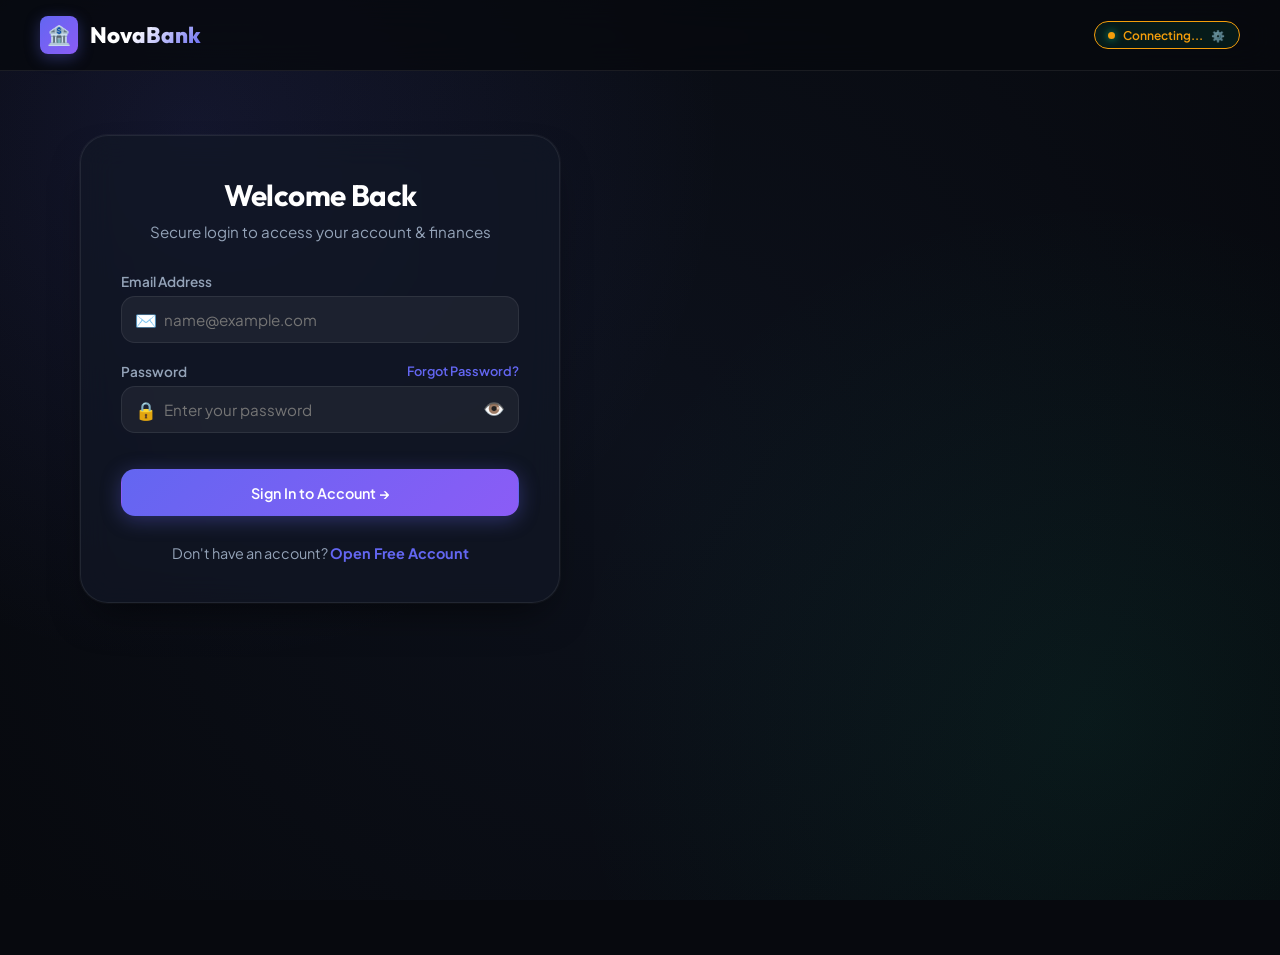
==== client/index.html @ f95b1a6f "Add modern banking frontend dashboard and enable backend CORS" ====
<!DOCTYPE html>
<html lang="en">
<head>
  <meta charset="UTF-8">
  <meta name="viewport" content="width=device-width, initial-scale=1.0">
  <title>NovaBank - Next-Gen Banking System</title>
  <meta name="description" content="Secure, fast, and modern digital banking system with instant money transfers, real-time passbook, and titanium debit card.">
  <link rel="stylesheet" href="css/style.css">
  <link rel="icon" href="data:image/svg+xml,<svg xmlns=%22http://www.w3.org/2000/svg%22 viewBox=%220%22><text y=%2226%22 font-size=%2226%22>🏦</text></svg>">
</head>
<body>

  <!-- ================= HEADER & NAVBAR ================= -->
  <header class="navbar">
    <div class="brand">
      <div class="brand-icon">🏦</div>
      <span>NovaBank</span>
    </div>

    <div class="nav-center">
      <div class="api-badge" id="api-status-badge" onclick="openApiSwitcher()" title="Click to change API Backend URL">
        <span class="status-dot"></span>
        <span id="api-status-label">Live Render API</span>
        <span style="font-size: 0.7rem; opacity: 0.7;">⚙️</span>
      </div>
    </div>

    <div class="nav-actions" id="nav-user-area" style="display: none;">
      <div style="text-align: right; display: flex; flex-direction: column;">
        <span style="font-size: 0.85rem; font-weight: 700; color: var(--text-white);" id="user-email-display">user@novabank.com</span>
        <span style="font-size: 0.7rem; color: var(--emerald); font-weight: 600;">● Active User</span>
      </div>
      <button class="btn btn-danger btn-sm" onclick="handleLogout()" title="Logout of Account">
        <span>Logout</span> ➔
      </button>
    </div>
  </header>

  <!-- ================= MAIN VIEW WRAPPER ================= -->
  <main class="container">

    <!-- ================= VIEW 1: LOGIN ================= -->
    <section id="login-view" class="auth-wrapper" style="display: none;">
      <div class="auth-card">
        <div class="auth-header">
          <h2>Welcome Back</h2>
          <p>Secure login to access your account & finances</p>
        </div>

        <form id="login-form" onsubmit="handleLogin(event)">
          <div class="form-group">
            <label class="form-label" for="login-email">Email Address</label>
            <div class="form-input-wrapper">
              <span class="form-icon">✉️</span>
              <input type="email" id="login-email" class="form-input" placeholder="name@example.com" required autocomplete="email">
            </div>
          </div>

          <div class="form-group">
            <div style="display: flex; justify-content: space-between; align-items: center; margin-bottom: 0.4rem;">
              <label class="form-label" for="login-password" style="margin-bottom: 0;">Password</label>
              <a href="javascript:void(0)" onclick="openModal('forgot-modal')" style="font-size: 0.8rem; font-weight: 600;">Forgot Password?</a>
            </div>
            <div class="form-input-wrapper">
              <span class="form-icon">🔒</span>
              <input type="password" id="login-password" class="form-input" placeholder="Enter your password" required autocomplete="current-password">
              <button type="button" class="password-toggle" onclick="togglePassword('login-password', this)">👁️</button>
            </div>
          </div>

          <button type="submit" id="login-btn" class="btn btn-primary" style="width: 100%; margin-top: 1rem; padding: 0.85rem;">
            Sign In to Account →
          </button>
        </form>

        <div style="text-align: center; margin-top: 1.75rem; font-size: 0.9rem; color: var(--text-muted);">
          Don't have an account? <a href="#signup" style="font-weight: 700;">Open Free Account</a>
        </div>
      </div>
    </section>

    <!-- ================= VIEW 2: SIGNUP ================= -->
    <section id="signup-view" class="auth-wrapper" style="display: none;">
      <div class="auth-card" style="max-width: 540px;">
        <div class="auth-header">
          <h2>Open an Account</h2>
          <p>Instant savings account creation with OTP verification</p>
        </div>

        <form id="signup-form" onsubmit="handleSignup(event)">
          <div class="form-row">
            <div class="form-group">
              <label class="form-label" for="signup-firstname">First Name</label>
              <input type="text" id="signup-firstname" class="form-input no-icon" placeholder="Arnav" required>
            </div>
            <div class="form-group">
              <label class="form-label" for="signup-lastname">Last Name</label>
              <input type="text" id="signup-lastname" class="form-input no-icon" placeholder="Tyagi" required>
            </div>
          </div>

          <div class="form-group">
            <label class="form-label" for="signup-email">Email Address (Will receive OTP)</label>
            <div class="form-input-wrapper">
              <span class="form-icon">✉️</span>
              <input type="email" id="signup-email" class="form-input" placeholder="arnavtyagi96@gmail.com" required>
            </div>
          </div>

          <div class="form-group">
            <label class="form-label" for="signup-password">Password</label>
            <div class="form-input-wrapper">
              <span class="form-icon">🔒</span>
              <input type="password" id="signup-password" class="form-input" placeholder="At least 8 chars (1 Upper, 1 Special)" required pattern="^(?=.*[a-z])(?=.*[A-Z])(?=.*\d)(?=.*[@#$%^&*!]).{8,20}$">
              <button type="button" class="password-toggle" onclick="togglePassword('signup-password', this)">👁️</button>
            </div>
            <small style="font-size: 0.75rem; color: var(--text-dim); margin-top: 0.25rem; display: block;">
              Must include 1 uppercase, 1 lowercase, 1 digit, 1 special char.
            </small>
          </div>

          <div class="form-row">
            <div class="form-group">
              <label class="form-label" for="signup-phone">Phone Number</label>
              <input type="tel" id="signup-phone" class="form-input no-icon" placeholder="9876543210" required>
            </div>
            <div class="form-group">
              <label class="form-label" for="signup-dob">Date of Birth</label>
              <input type="date" id="signup-dob" class="form-input no-icon" required>
            </div>
          </div>

          <button type="submit" id="signup-btn" class="btn btn-primary" style="width: 100%; margin-top: 0.75rem; padding: 0.85rem;">
            Create Account & Send OTP →
          </button>
        </form>

        <div style="text-align: center; margin-top: 1.5rem; font-size: 0.9rem; color: var(--text-muted);">
          Already have an account? <a href="#login" style="font-weight: 700;">Sign In</a>
        </div>
      </div>
    </section>

    <!-- ================= VIEW 3: DASHBOARD ================= -->
    <section id="dashboard-view" style="display: none;">
      <div class="dashboard-grid">
        
        <!-- LEFT COLUMN: Virtual Card & Quick Actions -->
        <div>
          <!-- 3D Virtual Debit Card -->
          <div class="debit-card-wrapper">
            <div class="virtual-card">
              <div class="card-top">
                <div class="card-bank-name">NOVABANK TITANIUM</div>
                <div class="card-chip-contactless">
                  <div class="chip-graphic"></div>
                  <span style="font-size: 1.2rem; color: rgba(255,255,255,0.7);">📶</span>
                </div>
              </div>

              <div class="card-balance-section">
                <div class="card-balance-label">
                  <span>Available Balance</span>
                  <button type="button" id="balance-toggle-btn" class="btn-icon" style="padding: 0.15rem 0.35rem; font-size: 0.75rem; border: none; background: transparent;" onclick="toggleBalanceVisibility()">🙈</button>
                </div>
                <div class="card-balance-amount" id="card-balance-val">₹ 0.00</div>
              </div>

              <div class="card-bottom">
                <div>
                  <div class="card-number" id="card-account-number">
                    •••• •••• ••••
                  </div>
                  <div style="margin-top: 0.35rem; display: flex; align-items: center; gap: 0.5rem;">
                    <span class="card-holder" id="card-holder-name">CARDHOLDER</span>
                    <button class="copy-badge" onclick="copyAccountNumber()" title="Copy Account Number">📋 Copy</button>
                  </div>
                </div>

                <div style="text-align: right;">
                  <span class="card-status-badge" id="card-account-status">ACTIVE</span>
                  <div style="font-size: 0.65rem; color: var(--text-dim); margin-top: 0.25rem;" id="card-account-type">SAVINGS ACCOUNT</div>
                </div>
              </div>
            </div>
          </div>

          <!-- Quick Action Buttons -->
          <div class="quick-actions">
            <div class="action-card" onclick="openModal('transfer-modal')">
              <div class="action-icon icon-send">💸</div>
              <span class="action-label">Send Money</span>
            </div>

            <div class="action-card" onclick="openAdminDepositForMe()">
              <div class="action-icon icon-deposit">💳</div>
              <span class="action-label">Deposit Cash</span>
            </div>

            <div class="action-card" onclick="exportStatementCSV()">
              <div class="action-icon icon-statement">📥</div>
              <span class="action-label">Statement (CSV)</span>
            </div>

            <div class="action-card" onclick="openModal('admin-deposit-modal')">
              <div class="action-icon icon-admin">🛡️</div>
              <span class="action-label">Admin Portal</span>
            </div>
          </div>
        </div>

        <!-- RIGHT COLUMN: Passbook & Transactions -->
        <div>
          <div class="content-card">
            <div class="card-header-bar">
              <div>
                <h3 class="card-title"><span>📜</span> Account Statement & Passbook</h3>
                <p style="font-size: 0.8rem; color: var(--text-muted); margin-top: 0.2rem;">Real-time debits and credits ledger</p>
              </div>

              <div class="filter-tabs">
                <button class="filter-tab active" onclick="filterTransactions('ALL', this)">All</button>
                <button class="filter-tab" onclick="filterTransactions('SENT', this)">Sent</button>
                <button class="filter-tab" onclick="filterTransactions('RECEIVED', this)">Received</button>
              </div>
            </div>

            <!-- Search Bar -->
            <div style="margin-bottom: 1.25rem;">
              <input type="text" id="tx-search-input" class="form-input no-icon" placeholder="🔍 Search by Account Number..." oninput="renderTransactions()">
            </div>

            <!-- Scrollable Transaction List -->
            <div class="transaction-list" id="transaction-list">
              <!-- Dynamically Populated by dashboard.js -->
            </div>
          </div>
        </div>

      </div>
    </section>

  </main>

  <!-- ================= MODALS ================= -->

  <!-- MODAL 1: SIGNUP OTP -->
  <div class="modal-overlay" id="signup-otp-modal">
    <div class="modal-box">
      <div class="modal-header">
        <h3>Verify Email OTP</h3>
        <button class="close-btn" onclick="closeModal('signup-otp-modal')">×</button>
      </div>
      <p style="font-size: 0.85rem; color: var(--text-muted);">
        Enter 6-digit OTP sent to <strong id="signup-otp-email-label" style="color: var(--text-white);">email</strong>
      </p>

      <div class="otp-inputs">
        <input type="text" maxlength="1" id="signup-otp-1" class="otp-box">
        <input type="text" maxlength="1" id="signup-otp-2" class="otp-box">
        <input type="text" maxlength="1" id="signup-otp-3" class="otp-box">
        <input type="text" maxlength="1" id="signup-otp-4" class="otp-box">
        <input type="text" maxlength="1" id="signup-otp-5" class="otp-box">
        <input type="text" maxlength="1" id="signup-otp-6" class="otp-box">
      </div>

      <button type="button" id="verify-signup-otp-btn" class="btn btn-emerald" style="width: 100%; padding: 0.85rem;" onclick="handleVerifySignupOtp()">
        Verify & Activate Account
      </button>

      <div style="text-align: center; margin-top: 1rem; font-size: 0.85rem; color: var(--text-muted);">
        Didn't receive OTP? 
        <button type="button" id="resend-signup-otp-btn" class="btn-sm btn-secondary" onclick="handleResendSignupOtp()">
          Resend OTP <span id="signup-resend-timer"></span>
        </button>
      </div>
    </div>
  </div>

  <!-- MODAL 2: FORGOT PASSWORD REQUEST -->
  <div class="modal-overlay" id="forgot-modal">
    <div class="modal-box">
      <div class="modal-header">
        <h3>Reset Password</h3>
        <button class="close-btn" onclick="closeModal('forgot-modal')">×</button>
      </div>
      <p style="font-size: 0.85rem; color: var(--text-muted); margin-bottom: 1.25rem;">
        Enter your registered email to receive a password reset OTP.
      </p>
      <form onsubmit="handleForgotPasswordRequest(event)">
        <div class="form-group">
          <label class="form-label">Email Address</label>
          <input type="email" id="forgot-email" class="form-input no-icon" placeholder="name@example.com" required>
        </div>
        <button type="submit" id="forgot-submit-btn" class="btn btn-primary" style="width: 100%; padding: 0.85rem;">
          Send Reset OTP
        </button>
      </form>
    </div>
  </div>

  <!-- MODAL 3: VERIFY FORGOT OTP -->
  <div class="modal-overlay" id="forgot-otp-modal">
    <div class="modal-box">
      <div class="modal-header">
        <h3>Verify Reset OTP</h3>
        <button class="close-btn" onclick="closeModal('forgot-otp-modal')">×</button>
      </div>
      <p style="font-size: 0.85rem; color: var(--text-muted);">
        Enter 6-digit OTP sent to <strong id="forgot-otp-email-label" style="color: var(--text-white);">email</strong>
      </p>
      <div class="otp-inputs">
        <input type="text" maxlength="1" id="forgot-otp-1" class="otp-box">
        <input type="text" maxlength="1" id="forgot-otp-2" class="otp-box">
        <input type="text" maxlength="1" id="forgot-otp-3" class="otp-box">
        <input type="text" maxlength="1" id="forgot-otp-4" class="otp-box">
        <input type="text" maxlength="1" id="forgot-otp-5" class="otp-box">
        <input type="text" maxlength="1" id="forgot-otp-6" class="otp-box">
      </div>
      <button type="button" id="verify-forgot-otp-btn" class="btn btn-primary" style="width: 100%; padding: 0.85rem;" onclick="handleVerifyForgotOtp()">
        Verify OTP
      </button>
    </div>
  </div>

  <!-- MODAL 4: RESET PASSWORD -->
  <div class="modal-overlay" id="reset-password-modal">
    <div class="modal-box">
      <div class="modal-header">
        <h3>Set New Password</h3>
        <button class="close-btn" onclick="closeModal('reset-password-modal')">×</button>
      </div>
      <form onsubmit="handleResetPassword(event)">
        <div class="form-group">
          <label class="form-label">New Password</label>
          <input type="password" id="reset-new-password" class="form-input no-icon" placeholder="Enter new strong password" required pattern="^(?=.*[a-z])(?=.*[A-Z])(?=.*\d)(?=.*[@#$%^&*!]).{8,20}$">
        </div>
        <div class="form-group">
          <label class="form-label">Confirm New Password</label>
          <input type="password" id="reset-confirm-password" class="form-input no-icon" placeholder="Re-enter new password" required>
        </div>
        <button type="submit" id="reset-submit-btn" class="btn btn-emerald" style="width: 100%; padding: 0.85rem;">
          Update Password
        </button>
      </form>
    </div>
  </div>

  <!-- MODAL 5: TRANSFER MONEY -->
  <div class="modal-overlay" id="transfer-modal">
    <div class="modal-box">
      <div class="modal-header">
        <h3>Send Money (Instant Transfer)</h3>
        <button class="close-btn" onclick="closeModal('transfer-modal')">×</button>
      </div>

      <form id="transfer-form" onsubmit="handleTransferSubmit(event)">
        <div class="form-group">
          <label class="form-label">Recipient Account Number</label>
          <div class="form-input-wrapper">
            <span class="form-icon">💳</span>
            <input type="text" id="transfer-account" class="form-input" placeholder="e.g. ACC9837192834" required>
          </div>
        </div>

        <div class="form-group">
          <label class="form-label">Amount (₹ INR)</label>
          <div class="form-input-wrapper">
            <span class="form-icon">₹</span>
            <input type="number" id="transfer-amount" class="form-input" placeholder="500.00" min="1" step="0.01" required>
          </div>

          <!-- Quick Amount Chips -->
          <div class="amount-chips">
            <button type="button" class="chip-btn" onclick="setTransferChipAmount(500)">+₹500</button>
            <button type="button" class="chip-btn" onclick="setTransferChipAmount(1000)">+₹1,000</button>
            <button type="button" class="chip-btn" onclick="setTransferChipAmount(5000)">+₹5,000</button>
            <button type="button" class="chip-btn" onclick="setTransferChipAmount(10000)">+₹10,000</button>
          </div>
        </div>

        <button type="submit" id="transfer-submit-btn" class="btn btn-primary" style="width: 100%; margin-top: 1.5rem; padding: 0.85rem;">
          Confirm & Transfer Money
        </button>
      </form>
    </div>
  </div>

  <!-- MODAL 6: ADMIN DEPOSIT -->
  <div class="modal-overlay" id="admin-deposit-modal">
    <div class="modal-box">
      <div class="modal-header">
        <h3>🛡️ Deposit Funds</h3>
        <button class="close-btn" onclick="closeModal('admin-deposit-modal')">×</button>
      </div>
      <p style="font-size: 0.85rem; color: var(--text-muted); margin-bottom: 1.25rem;">
        Deposit cash directly into any bank account number.
      </p>

      <form id="admin-deposit-form" onsubmit="handleAdminDepositSubmit(event)">
        <div class="form-group">
          <label class="form-label">Target Account Number</label>
          <div class="form-input-wrapper">
            <span class="form-icon">💳</span>
            <input type="text" id="admin-deposit-account" class="form-input" placeholder="ACC123456789" required>
          </div>
        </div>

        <div class="form-group">
          <label class="form-label">Deposit Amount (₹ INR)</label>
          <div class="form-input-wrapper">
            <span class="form-icon">₹</span>
            <input type="number" id="admin-deposit-amount" class="form-input" placeholder="5000.00" min="1" step="0.01" required>
          </div>
        </div>

        <button type="submit" id="admin-deposit-submit-btn" class="btn btn-emerald" style="width: 100%; margin-top: 1.5rem; padding: 0.85rem;">
          Confirm Deposit
        </button>
      </form>
    </div>
  </div>

  <!-- MODAL 7: API SETTINGS SWITCHER -->
  <div class="modal-overlay" id="api-settings-modal">
    <div class="modal-box">
      <div class="modal-header">
        <h3>⚙️ API Server Configuration</h3>
        <button class="close-btn" onclick="closeModal('api-settings-modal')">×</button>
      </div>
      <p style="font-size: 0.85rem; color: var(--text-muted); margin-bottom: 1rem;">
        Switch between Live Render cloud backend or Localhost backend.
      </p>

      <div class="form-group">
        <label class="form-label">API Base URL</label>
        <input type="url" id="api-url-input" class="form-input no-icon" placeholder="https://banking-system-8kev.onrender.com">
      </div>

      <div style="display: flex; gap: 0.5rem; margin-bottom: 1.5rem;">
        <button type="button" class="chip-btn" onclick="setQuickApiUrl('RENDER')">🌐 Live Render URL</button>
        <button type="button" class="chip-btn" onclick="setQuickApiUrl('LOCAL')">💻 Localhost:8080</button>
      </div>

      <button type="button" class="btn btn-primary" style="width: 100%; padding: 0.8rem;" onclick="saveApiBaseUrl()">
        Save & Connect
      </button>
    </div>
  </div>

  <!-- ================= SCRIPTS ================= -->
  <script src="js/api.js"></script>
  <script src="js/auth.js"></script>
  <script src="js/dashboard.js"></script>
  <script src="js/admin.js"></script>
  <script src="js/app.js"></script>

</body>
</html>
---- client/css/style.css ----
/* ==========================================================================
   NOVA BANK - MODERN LUXURY BANKING DESIGN SYSTEM
   ========================================================================== */

@import url('https://fonts.googleapis.com/css2?family=Outfit:wght@400;500;600;700;800&family=Plus+Jakarta+Sans:wght@400;500;600;700&display=swap');

:root {
  /* Color Palette */
  --bg-dark: #07090E;
  --bg-surface: #0E131F;
  --bg-card: rgba(18, 24, 38, 0.7);
  --bg-card-hover: rgba(26, 35, 54, 0.85);
  --bg-glass: rgba(255, 255, 255, 0.03);
  --bg-glass-input: rgba(255, 255, 255, 0.05);

  /* Primary Brand Accents */
  --primary: #6366F1;
  --primary-glow: rgba(99, 102, 241, 0.35);
  --primary-gradient: linear-gradient(135deg, #6366F1 0%, #8B5CF6 100%);
  
  /* Financial Action Colors */
  --emerald: #10B981;
  --emerald-glow: rgba(16, 185, 129, 0.25);
  --emerald-gradient: linear-gradient(135deg, #10B981 0%, #059669 100%);
  
  --rose: #F43F5E;
  --rose-glow: rgba(244, 63, 94, 0.25);
  --rose-gradient: linear-gradient(135deg, #F43F5E 0%, #E11D48 100%);

  --amber: #F59E0B;
  --amber-glow: rgba(245, 158, 11, 0.25);

  /* Borders & Dividers */
  --border-subtle: rgba(255, 255, 255, 0.08);
  --border-focus: rgba(99, 102, 241, 0.6);
  --border-emerald: rgba(16, 185, 129, 0.4);

  /* Text Colors */
  --text-main: #F8FAFC;
  --text-muted: #94A3B8;
  --text-dim: #64748B;
  --text-white: #FFFFFF;

  /* Typography */
  --font-heading: 'Outfit', sans-serif;
  --font-body: 'Plus Jakarta Sans', sans-serif;

  /* Shadows & Glassmorphism */
  --shadow-card: 0 20px 40px -15px rgba(0, 0, 0, 0.6), 0 0 1px 1px rgba(255, 255, 255, 0.05);
  --shadow-glow: 0 0 30px var(--primary-glow);
  --blur-card: blur(16px);
  --radius-sm: 8px;
  --radius-md: 14px;
  --radius-lg: 20px;
  --radius-xl: 28px;
}

/* ---------------- Reset & Base ---------------- */
* {
  margin: 0;
  padding: 0;
  box-sizing: border-box;
}

html {
  font-size: 16px;
  scroll-behavior: smooth;
}

body {
  font-family: var(--font-body);
  background-color: var(--bg-dark);
  color: var(--text-main);
  min-height: 100vh;
  overflow-x: hidden;
  background-image: 
    radial-gradient(circle at 15% 15%, rgba(99, 102, 241, 0.12) 0%, transparent 40%),
    radial-gradient(circle at 85% 80%, rgba(16, 185, 129, 0.08) 0%, transparent 40%),
    radial-gradient(circle at 50% 50%, rgba(14, 19, 31, 0.8) 0%, transparent 100%);
  background-attachment: fixed;
}

/* ---------------- Typography ---------------- */
h1, h2, h3, h4, h5, h6 {
  font-family: var(--font-heading);
  font-weight: 700;
  letter-spacing: -0.02em;
}

a {
  color: var(--primary);
  text-decoration: none;
  transition: all 0.2s ease;
}

a:hover {
  text-shadow: 0 0 8px var(--primary-glow);
}

/* ---------------- Header & Navbar ---------------- */
.navbar {
  position: sticky;
  top: 0;
  z-index: 100;
  display: flex;
  justify-content: space-between;
  align-items: center;
  padding: 1rem 2.5rem;
  background: rgba(7, 9, 14, 0.8);
  backdrop-filter: var(--blur-card);
  border-bottom: 1px solid var(--border-subtle);
}

.brand {
  display: flex;
  align-items: center;
  gap: 0.75rem;
  font-family: var(--font-heading);
  font-size: 1.4rem;
  font-weight: 800;
  color: var(--text-white);
}

.brand-icon {
  width: 38px;
  height: 38px;
  background: var(--primary-gradient);
  border-radius: var(--radius-sm);
  display: flex;
  align-items: center;
  justify-content: center;
  font-size: 1.2rem;
  box-shadow: 0 4px 15px var(--primary-glow);
}

.brand span {
  background: linear-gradient(135deg, #FFF 40%, var(--primary) 100%);
  -webkit-background-clip: text;
  -webkit-text-fill-color: transparent;
}

.nav-center {
  display: flex;
  align-items: center;
  gap: 0.5rem;
}

.api-badge {
  display: inline-flex;
  align-items: center;
  gap: 0.5rem;
  padding: 0.35rem 0.85rem;
  background: rgba(16, 185, 129, 0.1);
  border: 1px solid var(--border-emerald);
  border-radius: 9999px;
  font-size: 0.75rem;
  font-weight: 600;
  color: var(--emerald);
  cursor: pointer;
  transition: all 0.2s ease;
}

.api-badge:hover {
  background: rgba(16, 185, 129, 0.2);
}

.status-dot {
  width: 7px;
  height: 7px;
  background: var(--emerald);
  border-radius: 50%;
  box-shadow: 0 0 8px var(--emerald);
  animation: pulse-dot 2s infinite;
}

@keyframes pulse-dot {
  0%, 100% { opacity: 1; transform: scale(1); }
  50% { opacity: 0.4; transform: scale(0.8); }
}

.nav-actions {
  display: flex;
  align-items: center;
  gap: 1rem;
}

/* ---------------- Buttons ---------------- */
.btn {
  display: inline-flex;
  align-items: center;
  justify-content: center;
  gap: 0.5rem;
  padding: 0.65rem 1.35rem;
  font-family: var(--font-body);
  font-size: 0.9rem;
  font-weight: 600;
  border-radius: var(--radius-md);
  border: 1px solid transparent;
  cursor: pointer;
  transition: all 0.25s cubic-bezier(0.4, 0, 0.2, 1);
  text-decoration: none;
}

.btn-primary {
  background: var(--primary-gradient);
  color: var(--text-white);
  box-shadow: 0 4px 20px var(--primary-glow);
}

.btn-primary:hover {
  transform: translateY(-2px);
  box-shadow: 0 6px 25px rgba(99, 102, 241, 0.5);
}

.btn-emerald {
  background: var(--emerald-gradient);
  color: var(--text-white);
  box-shadow: 0 4px 20px var(--emerald-glow);
}

.btn-emerald:hover {
  transform: translateY(-2px);
  box-shadow: 0 6px 25px rgba(16, 185, 129, 0.5);
}

.btn-secondary {
  background: rgba(255, 255, 255, 0.05);
  border-color: var(--border-subtle);
  color: var(--text-main);
}

.btn-secondary:hover {
  background: rgba(255, 255, 255, 0.1);
  border-color: var(--border-focus);
}

.btn-danger {
  background: rgba(244, 63, 94, 0.1);
  border: 1px solid rgba(244, 63, 94, 0.3);
  color: var(--rose);
}

.btn-danger:hover {
  background: rgba(244, 63, 94, 0.2);
}

.btn-icon {
  padding: 0.6rem;
  border-radius: var(--radius-sm);
  background: var(--bg-glass-input);
  border: 1px solid var(--border-subtle);
  color: var(--text-muted);
}

.btn-icon:hover {
  color: var(--text-main);
  background: rgba(255, 255, 255, 0.1);
}

.btn-sm {
  padding: 0.4rem 0.85rem;
  font-size: 0.8rem;
  border-radius: var(--radius-sm);
}

/* ---------------- Main Layout Container ---------------- */
.container {
  max-width: 1200px;
  margin: 2rem auto;
  padding: 0 1.5rem;
}

/* ---------------- Auth Hero Container ---------------- */
.auth-wrapper {
  min-height: calc(100vh - 80px);
  display: flex;
  align-items: center;
  justify-content: center;
  padding: 2rem 1rem;
}

.auth-card {
  width: 100%;
  max-width: 480px;
  background: var(--bg-card);
  backdrop-filter: var(--blur-card);
  border: 1px solid var(--border-subtle);
  border-radius: var(--radius-xl);
  padding: 2.5rem;
  box-shadow: var(--shadow-card);
  animation: fadeIn 0.4s ease-out;
}

.auth-header {
  text-align: center;
  margin-bottom: 2rem;
}

.auth-header h2 {
  font-size: 1.85rem;
  margin-bottom: 0.5rem;
  color: var(--text-white);
}

.auth-header p {
  color: var(--text-muted);
  font-size: 0.95rem;
}

/* ---------------- Form Elements ---------------- */
.form-group {
  margin-bottom: 1.25rem;
}

.form-label {
  display: block;
  font-size: 0.85rem;
  font-weight: 600;
  margin-bottom: 0.4rem;
  color: var(--text-muted);
}

.form-input-wrapper {
  position: relative;
  display: flex;
  align-items: center;
}

.form-input {
  width: 100%;
  padding: 0.8rem 1rem;
  padding-left: 2.6rem;
  background: var(--bg-glass-input);
  border: 1px solid var(--border-subtle);
  border-radius: var(--radius-md);
  color: var(--text-white);
  font-family: var(--font-body);
  font-size: 0.95rem;
  transition: all 0.2s ease;
}

.form-input.no-icon {
  padding-left: 1rem;
}

.form-input:focus {
  outline: none;
  border-color: var(--primary);
  box-shadow: 0 0 15px var(--primary-glow);
  background: rgba(255, 255, 255, 0.08);
}

.form-icon {
  position: absolute;
  left: 0.9rem;
  color: var(--text-dim);
  font-size: 1.1rem;
  pointer-events: none;
}

.password-toggle {
  position: absolute;
  right: 0.9rem;
  background: none;
  border: none;
  color: var(--text-dim);
  cursor: pointer;
  font-size: 1.1rem;
}

.password-toggle:hover {
  color: var(--text-main);
}

.form-row {
  display: grid;
  grid-template-columns: 1fr 1fr;
  gap: 1rem;
}

/* ---------------- OTP Boxes ---------------- */
.otp-inputs {
  display: flex;
  justify-content: space-between;
  gap: 0.5rem;
  margin: 1.5rem 0;
}

.otp-box {
  width: 50px;
  height: 56px;
  text-align: center;
  font-family: var(--font-heading);
  font-size: 1.5rem;
  font-weight: 700;
  color: var(--text-white);
  background: var(--bg-glass-input);
  border: 1px solid var(--border-subtle);
  border-radius: var(--radius-md);
  transition: all 0.2s ease;
}

.otp-box:focus {
  outline: none;
  border-color: var(--emerald);
  box-shadow: 0 0 15px var(--emerald-glow);
  background: rgba(16, 185, 129, 0.08);
}

/* ---------------- Dashboard Layout ---------------- */
.dashboard-grid {
  display: grid;
  grid-template-columns: 1.1fr 1.9fr;
  gap: 2rem;
  margin-bottom: 2rem;
}

/* ---------------- 3D Virtual Debit Card ---------------- */
.debit-card-wrapper {
  perspective: 1000px;
  margin-bottom: 1.5rem;
}

.virtual-card {
  position: relative;
  width: 100%;
  aspect-ratio: 1.586;
  border-radius: var(--radius-xl);
  padding: 1.75rem;
  background: linear-gradient(135deg, #1E1B4B 0%, #0F172A 50%, #064E3B 100%);
  border: 1px solid rgba(255, 255, 255, 0.15);
  box-shadow: 0 25px 50px -12px rgba(0, 0, 0, 0.8), 0 0 30px rgba(99, 102, 241, 0.2);
  display: flex;
  flex-direction: column;
  justify-content: space-between;
  overflow: hidden;
  transition: transform 0.4s ease;
}

.virtual-card::before {
  content: '';
  position: absolute;
  top: -50%;
  right: -50%;
  width: 200%;
  height: 200%;
  background: radial-gradient(circle, rgba(255,255,255,0.06) 0%, transparent 60%);
  pointer-events: none;
}

.virtual-card:hover {
  transform: translateY(-4px) rotateX(2deg);
}

.card-top {
  display: flex;
  justify-content: space-between;
  align-items: center;
  z-index: 2;
}

.card-bank-name {
  font-family: var(--font-heading);
  font-size: 1.1rem;
  font-weight: 800;
  letter-spacing: 1px;
  color: var(--text-white);
}

.card-chip-contactless {
  display: flex;
  align-items: center;
  gap: 0.75rem;
}

.chip-graphic {
  width: 36px;
  height: 26px;
  background: linear-gradient(135deg, #FCD34D 0%, #D97706 100%);
  border-radius: 4px;
  border: 1px solid rgba(0, 0, 0, 0.2);
  position: relative;
}

.card-balance-section {
  z-index: 2;
}

.card-balance-label {
  font-size: 0.75rem;
  font-weight: 600;
  color: var(--text-muted);
  text-transform: uppercase;
  letter-spacing: 0.5px;
  margin-bottom: 0.2rem;
  display: flex;
  align-items: center;
  gap: 0.5rem;
}

.card-balance-amount {
  font-family: var(--font-heading);
  font-size: 2rem;
  font-weight: 800;
  color: var(--text-white);
  letter-spacing: -0.5px;
}

.card-bottom {
  display: flex;
  justify-content: space-between;
  align-items: flex-end;
  z-index: 2;
}

.card-number {
  font-family: var(--font-heading);
  font-size: 1.05rem;
  letter-spacing: 2px;
  color: var(--text-white);
  display: flex;
  align-items: center;
  gap: 0.5rem;
}

.copy-badge {
  background: rgba(255, 255, 255, 0.1);
  padding: 0.2rem 0.5rem;
  border-radius: 4px;
  font-size: 0.7rem;
  cursor: pointer;
  transition: all 0.2s ease;
}

.copy-badge:hover {
  background: var(--primary);
  color: var(--text-white);
}

.card-holder {
  font-size: 0.75rem;
  color: var(--text-muted);
  text-transform: uppercase;
}

.card-status-badge {
  display: inline-flex;
  align-items: center;
  gap: 0.35rem;
  padding: 0.2rem 0.6rem;
  background: rgba(16, 185, 129, 0.2);
  border: 1px solid var(--emerald);
  border-radius: 9999px;
  font-size: 0.7rem;
  font-weight: 700;
  color: var(--emerald);
}

/* ---------------- Quick Actions Grid ---------------- */
.quick-actions {
  display: grid;
  grid-template-columns: repeat(2, 1fr);
  gap: 0.75rem;
}

.action-card {
  background: var(--bg-card);
  border: 1px solid var(--border-subtle);
  border-radius: var(--radius-md);
  padding: 1rem;
  display: flex;
  flex-direction: column;
  align-items: center;
  justify-content: center;
  gap: 0.5rem;
  cursor: pointer;
  transition: all 0.2s ease;
  text-align: center;
}

.action-card:hover {
  background: var(--bg-card-hover);
  border-color: var(--primary);
  transform: translateY(-2px);
  box-shadow: 0 8px 20px var(--primary-glow);
}

.action-icon {
  width: 42px;
  height: 42px;
  border-radius: 50%;
  display: flex;
  align-items: center;
  justify-content: center;
  font-size: 1.2rem;
}

.icon-send { background: rgba(99, 102, 241, 0.15); color: var(--primary); }
.icon-deposit { background: rgba(16, 185, 129, 0.15); color: var(--emerald); }
.icon-statement { background: rgba(245, 158, 11, 0.15); color: var(--amber); }
.icon-admin { background: rgba(168, 85, 247, 0.15); color: #C084FC; }

.action-label {
  font-size: 0.85rem;
  font-weight: 600;
  color: var(--text-main);
}

/* ---------------- Main Content Card ---------------- */
.content-card {
  background: var(--bg-card);
  backdrop-filter: var(--blur-card);
  border: 1px solid var(--border-subtle);
  border-radius: var(--radius-xl);
  padding: 1.75rem;
  box-shadow: var(--shadow-card);
}

.card-header-bar {
  display: flex;
  justify-content: space-between;
  align-items: center;
  margin-bottom: 1.5rem;
  padding-bottom: 1rem;
  border-bottom: 1px solid var(--border-subtle);
}

.card-title {
  font-size: 1.25rem;
  color: var(--text-white);
  display: flex;
  align-items: center;
  gap: 0.5rem;
}

.filter-tabs {
  display: flex;
  gap: 0.4rem;
  background: var(--bg-glass-input);
  padding: 0.25rem;
  border-radius: var(--radius-md);
  border: 1px solid var(--border-subtle);
}

.filter-tab {
  padding: 0.35rem 0.85rem;
  font-size: 0.8rem;
  font-weight: 600;
  border-radius: var(--radius-sm);
  border: none;
  background: transparent;
  color: var(--text-muted);
  cursor: pointer;
  transition: all 0.2s ease;
}

.filter-tab.active {
  background: var(--primary);
  color: var(--text-white);
  box-shadow: 0 2px 8px var(--primary-glow);
}

/* ---------------- Transactions List ---------------- */
.transaction-list {
  display: flex;
  flex-direction: column;
  gap: 0.75rem;
  max-height: 480px;
  overflow-y: auto;
  padding-right: 0.25rem;
}

.transaction-list::-webkit-scrollbar {
  width: 5px;
}

.transaction-list::-webkit-scrollbar-thumb {
  background: var(--border-subtle);
  border-radius: 10px;
}

.transaction-item {
  display: flex;
  justify-content: space-between;
  align-items: center;
  padding: 1rem 1.25rem;
  background: rgba(255, 255, 255, 0.02);
  border: 1px solid var(--border-subtle);
  border-radius: var(--radius-md);
  transition: all 0.2s ease;
}

.transaction-item:hover {
  background: rgba(255, 255, 255, 0.05);
  border-color: rgba(255, 255, 255, 0.12);
  transform: translateX(3px);
}

.tx-left {
  display: flex;
  align-items: center;
  gap: 1rem;
}

.tx-icon {
  width: 42px;
  height: 42px;
  border-radius: var(--radius-md);
  display: flex;
  align-items: center;
  justify-content: center;
  font-size: 1.1rem;
  flex-shrink: 0;
}

.tx-icon.send {
  background: rgba(244, 63, 94, 0.12);
  color: var(--rose);
  border: 1px solid rgba(244, 63, 94, 0.25);
}

.tx-icon.receive {
  background: rgba(16, 185, 129, 0.12);
  color: var(--emerald);
  border: 1px solid rgba(16, 185, 129, 0.25);
}

.tx-details h4 {
  font-size: 0.95rem;
  color: var(--text-white);
  margin-bottom: 0.2rem;
}

.tx-details p {
  font-size: 0.75rem;
  color: var(--text-dim);
}

.tx-right {
  text-align: right;
}

.tx-amount {
  font-family: var(--font-heading);
  font-size: 1.1rem;
  font-weight: 700;
  margin-bottom: 0.2rem;
}

.tx-amount.send {
  color: var(--rose);
}

.tx-amount.receive {
  color: var(--emerald);
}

.tx-badge {
  display: inline-block;
  font-size: 0.7rem;
  font-weight: 600;
  padding: 0.15rem 0.5rem;
  border-radius: 4px;
  background: rgba(16, 185, 129, 0.1);
  color: var(--emerald);
}

/* ---------------- Quick Amount Chips ---------------- */
.amount-chips {
  display: flex;
  gap: 0.5rem;
  margin-top: 0.5rem;
}

.chip-btn {
  padding: 0.35rem 0.75rem;
  background: var(--bg-glass-input);
  border: 1px solid var(--border-subtle);
  border-radius: var(--radius-sm);
  color: var(--text-muted);
  font-size: 0.8rem;
  font-weight: 600;
  cursor: pointer;
  transition: all 0.2s ease;
}

.chip-btn:hover {
  background: rgba(99, 102, 241, 0.15);
  border-color: var(--primary);
  color: var(--primary);
}

/* ---------------- Modals ---------------- */
.modal-overlay {
  position: fixed;
  inset: 0;
  background: rgba(0, 0, 0, 0.75);
  backdrop-filter: blur(8px);
  z-index: 1000;
  display: flex;
  align-items: center;
  justify-content: center;
  padding: 1.5rem;
  opacity: 0;
  visibility: hidden;
  transition: all 0.25s ease;
}

.modal-overlay.active {
  opacity: 1;
  visibility: visible;
}

.modal-box {
  background: var(--bg-surface);
  border: 1px solid var(--border-subtle);
  border-radius: var(--radius-xl);
  padding: 2rem;
  width: 100%;
  max-width: 460px;
  box-shadow: var(--shadow-card);
  transform: scale(0.95);
  transition: all 0.25s cubic-bezier(0.4, 0, 0.2, 1);
}

.modal-overlay.active .modal-box {
  transform: scale(1);
}

.modal-header {
  display: flex;
  justify-content: space-between;
  align-items: center;
  margin-bottom: 1.5rem;
}

.modal-header h3 {
  font-size: 1.35rem;
  color: var(--text-white);
}

.close-btn {
  background: none;
  border: none;
  color: var(--text-muted);
  font-size: 1.4rem;
  cursor: pointer;
}

.close-btn:hover {
  color: var(--text-white);
}

/* ---------------- Toast Notification System ---------------- */
.toast-container {
  position: fixed;
  bottom: 1.5rem;
  right: 1.5rem;
  z-index: 2000;
  display: flex;
  flex-direction: column;
  gap: 0.6rem;
  pointer-events: none;
}

.toast {
  pointer-events: auto;
  min-width: 300px;
  max-width: 420px;
  padding: 1rem 1.25rem;
  border-radius: var(--radius-md);
  background: var(--bg-surface);
  border: 1px solid var(--border-subtle);
  box-shadow: 0 10px 30px rgba(0, 0, 0, 0.5);
  display: flex;
  align-items: center;
  gap: 0.75rem;
  color: var(--text-white);
  font-size: 0.9rem;
  animation: slideIn 0.3s ease-out;
}

.toast.success { border-color: var(--emerald); background: rgba(16, 185, 129, 0.15); }
.toast.error { border-color: var(--rose); background: rgba(244, 63, 94, 0.15); }
.toast.warning { border-color: var(--amber); background: rgba(245, 158, 11, 0.15); }

@keyframes slideIn {
  from { transform: translateX(100%); opacity: 0; }
  to { transform: translateX(0); opacity: 1; }
}

@keyframes fadeIn {
  from { opacity: 0; transform: translateY(8px); }
  to { opacity: 1; transform: translateY(0); }
}

/* ---------------- Responsive Styles ---------------- */
@media (max-width: 900px) {
  .dashboard-grid {
    grid-template-columns: 1fr;
  }

  .navbar {
    padding: 1rem 1.25rem;
  }
}

@media (max-width: 600px) {
  .form-row {
    grid-template-columns: 1fr;
  }

  .quick-actions {
    grid-template-columns: 1fr 1fr;
  }

  .otp-box {
    width: 42px;
    height: 48px;
    font-size: 1.25rem;
  }
}
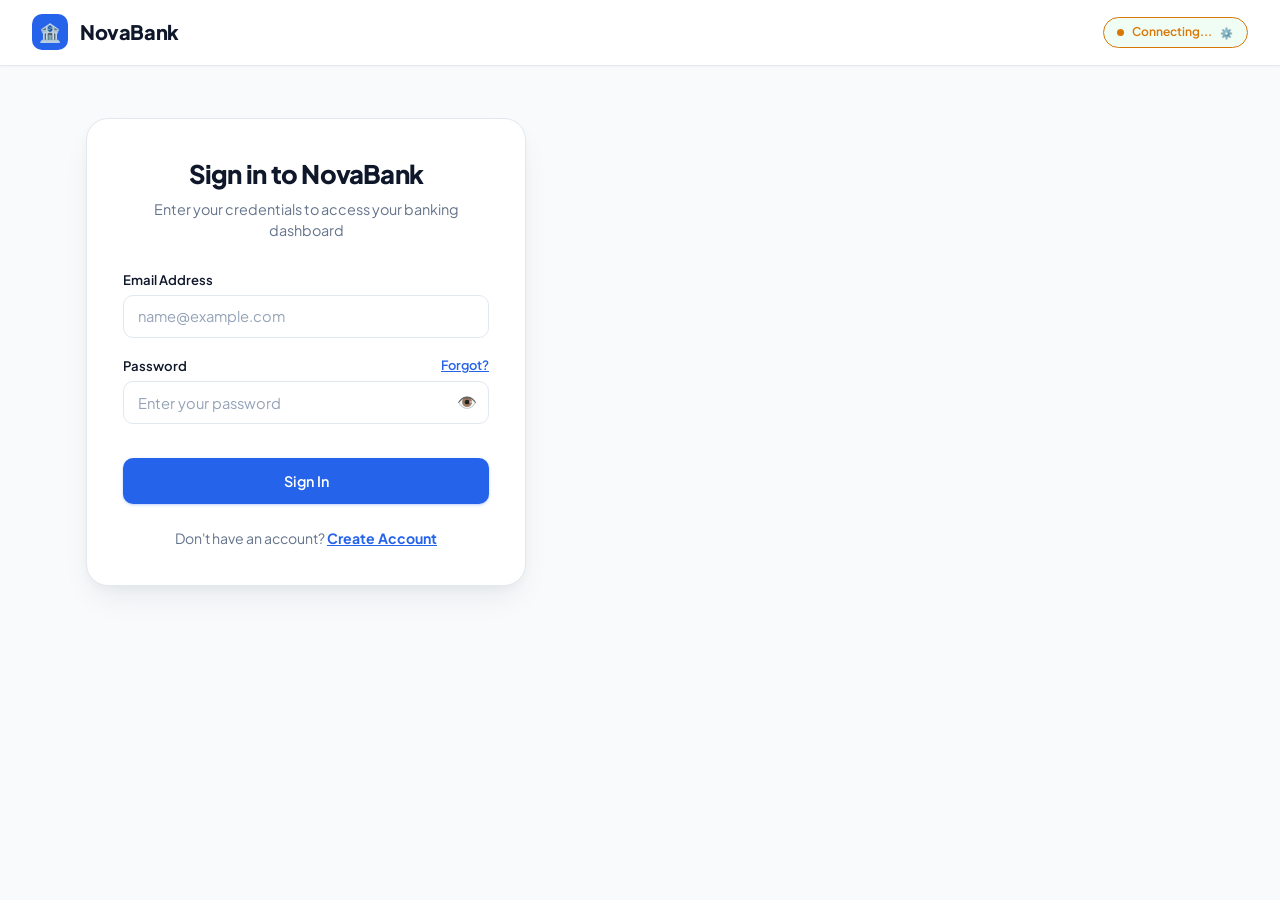
==== commit 1e3a0bcd: "Redesign frontend to clean, light, responsive fintech UI" ====
--- a/client/index.html
+++ b/client/index.html
@@ -3,241 +3,248 @@
 <head>
   <meta charset="UTF-8">
   <meta name="viewport" content="width=device-width, initial-scale=1.0">
-  <title>NovaBank - Next-Gen Banking System</title>
-  <meta name="description" content="Secure, fast, and modern digital banking system with instant money transfers, real-time passbook, and titanium debit card.">
+  <title>NovaBank - Digital Banking Platform</title>
+  <meta name="description" content="Clean, modern, and secure online banking system with instant money transfers, real-time ledger, and account management.">
   <link rel="stylesheet" href="css/style.css">
-  <link rel="icon" href="data:image/svg+xml,<svg xmlns=%22http://www.w3.org/2000/svg%22 viewBox=%220%22><text y=%2226%22 font-size=%2226%22>🏦</text></svg>">
+  <link rel="icon" href="data:image/svg+xml,<svg xmlns=%22http://www.w3.org/2000/svg%22 viewBox=%220%200%20100%20100%22><text y=%22.9em%22 font-size=%2290%22>🏦</text></svg>">
 </head>
 <body>
 
-  <!-- ================= HEADER & NAVBAR ================= -->
+  <!-- ================= TOP NAVIGATION BAR ================= -->
   <header class="navbar">
-    <div class="brand">
+    <a href="#dashboard" class="brand">
       <div class="brand-icon">🏦</div>
       <span>NovaBank</span>
-    </div>
-
-    <div class="nav-center">
-      <div class="api-badge" id="api-status-badge" onclick="openApiSwitcher()" title="Click to change API Backend URL">
-        <span class="status-dot"></span>
-        <span id="api-status-label">Live Render API</span>
-        <span style="font-size: 0.7rem; opacity: 0.7;">⚙️</span>
-      </div>
-    </div>
-
-    <div class="nav-actions" id="nav-user-area" style="display: none;">
-      <div style="text-align: right; display: flex; flex-direction: column;">
-        <span style="font-size: 0.85rem; font-weight: 700; color: var(--text-white);" id="user-email-display">user@novabank.com</span>
-        <span style="font-size: 0.7rem; color: var(--emerald); font-weight: 600;">● Active User</span>
-      </div>
-      <button class="btn btn-danger btn-sm" onclick="handleLogout()" title="Logout of Account">
-        <span>Logout</span> ➔
+    </a>
+
+    <div class="api-badge" id="api-status-badge" onclick="openApiSwitcher()" title="Click to view API settings">
+      <span class="status-dot"></span>
+      <span id="api-status-label">Live API Connected</span>
+      <span style="font-size: 0.65rem;">⚙️</span>
+    </div>
+
+    <div class="nav-user" id="nav-user-area" style="display: none;">
+      <div class="user-pill">
+        <div class="user-avatar" id="user-avatar-initial">U</div>
+        <span id="user-email-display">user@novabank.com</span>
+      </div>
+      <button class="btn btn-secondary btn-sm" onclick="handleLogout()" title="Log out">
+        Sign Out
       </button>
     </div>
   </header>
 
-  <!-- ================= MAIN VIEW WRAPPER ================= -->
+  <!-- ================= MAIN CONTAINER ================= -->
   <main class="container">
 
-    <!-- ================= VIEW 1: LOGIN ================= -->
+    <!-- ================= 1. LOGIN VIEW ================= -->
     <section id="login-view" class="auth-wrapper" style="display: none;">
       <div class="auth-card">
         <div class="auth-header">
-          <h2>Welcome Back</h2>
-          <p>Secure login to access your account & finances</p>
+          <h2>Sign in to NovaBank</h2>
+          <p>Enter your credentials to access your banking dashboard</p>
         </div>
 
         <form id="login-form" onsubmit="handleLogin(event)">
           <div class="form-group">
             <label class="form-label" for="login-email">Email Address</label>
+            <input type="email" id="login-email" class="form-input" placeholder="name@example.com" required autocomplete="email">
+          </div>
+
+          <div class="form-group">
+            <div style="display: flex; justify-content: space-between; align-items: center; margin-bottom: 0.35rem;">
+              <label class="form-label" for="login-password" style="margin-bottom: 0;">Password</label>
+              <a href="javascript:void(0)" onclick="openModal('forgot-modal')" style="font-size: 0.8rem; font-weight: 600; color: var(--primary);">Forgot?</a>
+            </div>
             <div class="form-input-wrapper">
-              <span class="form-icon">✉️</span>
-              <input type="email" id="login-email" class="form-input" placeholder="name@example.com" required autocomplete="email">
-            </div>
-          </div>
-
-          <div class="form-group">
-            <div style="display: flex; justify-content: space-between; align-items: center; margin-bottom: 0.4rem;">
-              <label class="form-label" for="login-password" style="margin-bottom: 0;">Password</label>
-              <a href="javascript:void(0)" onclick="openModal('forgot-modal')" style="font-size: 0.8rem; font-weight: 600;">Forgot Password?</a>
-            </div>
-            <div class="form-input-wrapper">
-              <span class="form-icon">🔒</span>
               <input type="password" id="login-password" class="form-input" placeholder="Enter your password" required autocomplete="current-password">
               <button type="button" class="password-toggle" onclick="togglePassword('login-password', this)">👁️</button>
             </div>
           </div>
 
-          <button type="submit" id="login-btn" class="btn btn-primary" style="width: 100%; margin-top: 1rem; padding: 0.85rem;">
-            Sign In to Account →
+          <button type="submit" id="login-btn" class="btn btn-primary" style="width: 100%; margin-top: 1rem; padding: 0.8rem;">
+            Sign In
           </button>
         </form>
 
-        <div style="text-align: center; margin-top: 1.75rem; font-size: 0.9rem; color: var(--text-muted);">
-          Don't have an account? <a href="#signup" style="font-weight: 700;">Open Free Account</a>
+        <div style="text-align: center; margin-top: 1.5rem; font-size: 0.88rem; color: var(--text-muted);">
+          Don't have an account? <a href="#signup" style="font-weight: 700; color: var(--primary);">Create Account</a>
         </div>
       </div>
     </section>
 
-    <!-- ================= VIEW 2: SIGNUP ================= -->
+    <!-- ================= 2. SIGNUP VIEW ================= -->
     <section id="signup-view" class="auth-wrapper" style="display: none;">
-      <div class="auth-card" style="max-width: 540px;">
+      <div class="auth-card wide">
         <div class="auth-header">
-          <h2>Open an Account</h2>
-          <p>Instant savings account creation with OTP verification</p>
+          <h2>Create a Bank Account</h2>
+          <p>Open a free savings account with verified email OTP</p>
         </div>
 
         <form id="signup-form" onsubmit="handleSignup(event)">
           <div class="form-row">
             <div class="form-group">
               <label class="form-label" for="signup-firstname">First Name</label>
-              <input type="text" id="signup-firstname" class="form-input no-icon" placeholder="Arnav" required>
+              <input type="text" id="signup-firstname" class="form-input" placeholder="Arnav" required>
             </div>
             <div class="form-group">
               <label class="form-label" for="signup-lastname">Last Name</label>
-              <input type="text" id="signup-lastname" class="form-input no-icon" placeholder="Tyagi" required>
+              <input type="text" id="signup-lastname" class="form-input" placeholder="Tyagi" required>
             </div>
           </div>
 
           <div class="form-group">
-            <label class="form-label" for="signup-email">Email Address (Will receive OTP)</label>
-            <div class="form-input-wrapper">
-              <span class="form-icon">✉️</span>
-              <input type="email" id="signup-email" class="form-input" placeholder="arnavtyagi96@gmail.com" required>
-            </div>
+            <label class="form-label" for="signup-email">Email (For OTP Verification)</label>
+            <input type="email" id="signup-email" class="form-input" placeholder="arnavtyagi96@gmail.com" required>
           </div>
 
           <div class="form-group">
             <label class="form-label" for="signup-password">Password</label>
             <div class="form-input-wrapper">
-              <span class="form-icon">🔒</span>
-              <input type="password" id="signup-password" class="form-input" placeholder="At least 8 chars (1 Upper, 1 Special)" required pattern="^(?=.*[a-z])(?=.*[A-Z])(?=.*\d)(?=.*[@#$%^&*!]).{8,20}$">
+              <input type="password" id="signup-password" class="form-input" placeholder="Min. 8 characters with 1 capital & special symbol" required pattern="^(?=.*[a-z])(?=.*[A-Z])(?=.*\d)(?=.*[@#$%^&*!]).{8,20}$">
               <button type="button" class="password-toggle" onclick="togglePassword('signup-password', this)">👁️</button>
             </div>
-            <small style="font-size: 0.75rem; color: var(--text-dim); margin-top: 0.25rem; display: block;">
-              Must include 1 uppercase, 1 lowercase, 1 digit, 1 special char.
-            </small>
           </div>
 
           <div class="form-row">
             <div class="form-group">
               <label class="form-label" for="signup-phone">Phone Number</label>
-              <input type="tel" id="signup-phone" class="form-input no-icon" placeholder="9876543210" required>
+              <input type="tel" id="signup-phone" class="form-input" placeholder="9876543210" required>
             </div>
             <div class="form-group">
               <label class="form-label" for="signup-dob">Date of Birth</label>
-              <input type="date" id="signup-dob" class="form-input no-icon" required>
-            </div>
-          </div>
-
-          <button type="submit" id="signup-btn" class="btn btn-primary" style="width: 100%; margin-top: 0.75rem; padding: 0.85rem;">
-            Create Account & Send OTP →
+              <input type="date" id="signup-dob" class="form-input" required>
+            </div>
+          </div>
+
+          <button type="submit" id="signup-btn" class="btn btn-primary" style="width: 100%; margin-top: 0.5rem; padding: 0.8rem;">
+            Continue & Send OTP →
           </button>
         </form>
 
-        <div style="text-align: center; margin-top: 1.5rem; font-size: 0.9rem; color: var(--text-muted);">
-          Already have an account? <a href="#login" style="font-weight: 700;">Sign In</a>
+        <div style="text-align: center; margin-top: 1.25rem; font-size: 0.88rem; color: var(--text-muted);">
+          Already registered? <a href="#login" style="font-weight: 700; color: var(--primary);">Sign In</a>
         </div>
       </div>
     </section>
 
-    <!-- ================= VIEW 3: DASHBOARD ================= -->
+    <!-- ================= 3. DASHBOARD VIEW ================= -->
     <section id="dashboard-view" style="display: none;">
-      <div class="dashboard-grid">
+      
+      <!-- Top Overview Stats -->
+      <div class="stats-banner">
+        <div class="stat-card">
+          <div class="stat-info">
+            <span>Available Balance</span>
+            <h3 id="stat-balance">₹ 0.00</h3>
+          </div>
+          <div class="stat-icon blue">💳</div>
+        </div>
+
+        <div class="stat-card">
+          <div class="stat-info">
+            <span>Total Received</span>
+            <h3 id="stat-received" style="color: var(--emerald);">₹ 0.00</h3>
+          </div>
+          <div class="stat-icon green">↙️</div>
+        </div>
+
+        <div class="stat-card">
+          <div class="stat-info">
+            <span>Total Sent</span>
+            <h3 id="stat-sent" style="color: var(--rose);">₹ 0.00</h3>
+          </div>
+          <div class="stat-icon purple">↗️</div>
+        </div>
+      </div>
+
+      <!-- Main Dashboard Grid -->
+      <div class="dashboard-main-grid">
         
-        <!-- LEFT COLUMN: Virtual Card & Quick Actions -->
-        <div>
-          <!-- 3D Virtual Debit Card -->
-          <div class="debit-card-wrapper">
-            <div class="virtual-card">
-              <div class="card-top">
-                <div class="card-bank-name">NOVABANK TITANIUM</div>
-                <div class="card-chip-contactless">
-                  <div class="chip-graphic"></div>
-                  <span style="font-size: 1.2rem; color: rgba(255,255,255,0.7);">📶</span>
+        <!-- LEFT: Debit Card & Actions -->
+        <div class="card-section">
+          <!-- Virtual Titanium Card -->
+          <div class="bank-card">
+            <div class="card-row-top">
+              <span class="card-logo">NOVABANK TITANIUM</span>
+              <div class="card-emv">
+                <div class="emv-chip"></div>
+                <span style="font-size: 1.1rem; opacity: 0.8;">📶</span>
+              </div>
+            </div>
+
+            <div class="card-balance-block">
+              <div class="card-balance-sub">
+                <span>Account Balance</span>
+                <button type="button" id="balance-toggle-btn" onclick="toggleBalanceVisibility()" style="background: none; border: none; cursor: pointer; color: white; opacity: 0.7;">🙈</button>
+              </div>
+              <div class="card-balance-num" id="card-balance-val">₹ 0.00</div>
+            </div>
+
+            <div class="card-row-bottom">
+              <div>
+                <div class="card-acc-num" id="card-account-number">•••• •••• ••••</div>
+                <div style="display: flex; align-items: center; gap: 0.5rem; margin-top: 0.35rem;">
+                  <span style="font-size: 0.75rem; opacity: 0.7; text-transform: uppercase;" id="card-holder-name">CARDHOLDER</span>
+                  <button class="copy-btn" onclick="copyAccountNumber()">Copy</button>
                 </div>
               </div>
-
-              <div class="card-balance-section">
-                <div class="card-balance-label">
-                  <span>Available Balance</span>
-                  <button type="button" id="balance-toggle-btn" class="btn-icon" style="padding: 0.15rem 0.35rem; font-size: 0.75rem; border: none; background: transparent;" onclick="toggleBalanceVisibility()">🙈</button>
-                </div>
-                <div class="card-balance-amount" id="card-balance-val">₹ 0.00</div>
-              </div>
-
-              <div class="card-bottom">
-                <div>
-                  <div class="card-number" id="card-account-number">
-                    •••• •••• ••••
-                  </div>
-                  <div style="margin-top: 0.35rem; display: flex; align-items: center; gap: 0.5rem;">
-                    <span class="card-holder" id="card-holder-name">CARDHOLDER</span>
-                    <button class="copy-badge" onclick="copyAccountNumber()" title="Copy Account Number">📋 Copy</button>
-                  </div>
-                </div>
-
-                <div style="text-align: right;">
-                  <span class="card-status-badge" id="card-account-status">ACTIVE</span>
-                  <div style="font-size: 0.65rem; color: var(--text-dim); margin-top: 0.25rem;" id="card-account-type">SAVINGS ACCOUNT</div>
-                </div>
-              </div>
+              <span class="card-type-tag" id="card-account-status">ACTIVE SAVINGS</span>
             </div>
           </div>
 
           <!-- Quick Action Buttons -->
-          <div class="quick-actions">
-            <div class="action-card" onclick="openModal('transfer-modal')">
-              <div class="action-icon icon-send">💸</div>
-              <span class="action-label">Send Money</span>
-            </div>
-
-            <div class="action-card" onclick="openAdminDepositForMe()">
-              <div class="action-icon icon-deposit">💳</div>
-              <span class="action-label">Deposit Cash</span>
-            </div>
-
-            <div class="action-card" onclick="exportStatementCSV()">
-              <div class="action-icon icon-statement">📥</div>
-              <span class="action-label">Statement (CSV)</span>
-            </div>
-
-            <div class="action-card" onclick="openModal('admin-deposit-modal')">
-              <div class="action-icon icon-admin">🛡️</div>
-              <span class="action-label">Admin Portal</span>
-            </div>
-          </div>
-        </div>
-
-        <!-- RIGHT COLUMN: Passbook & Transactions -->
-        <div>
-          <div class="content-card">
-            <div class="card-header-bar">
-              <div>
-                <h3 class="card-title"><span>📜</span> Account Statement & Passbook</h3>
-                <p style="font-size: 0.8rem; color: var(--text-muted); margin-top: 0.2rem;">Real-time debits and credits ledger</p>
-              </div>
-
-              <div class="filter-tabs">
-                <button class="filter-tab active" onclick="filterTransactions('ALL', this)">All</button>
-                <button class="filter-tab" onclick="filterTransactions('SENT', this)">Sent</button>
-                <button class="filter-tab" onclick="filterTransactions('RECEIVED', this)">Received</button>
-              </div>
-            </div>
-
-            <!-- Search Bar -->
-            <div style="margin-bottom: 1.25rem;">
-              <input type="text" id="tx-search-input" class="form-input no-icon" placeholder="🔍 Search by Account Number..." oninput="renderTransactions()">
-            </div>
-
-            <!-- Scrollable Transaction List -->
-            <div class="transaction-list" id="transaction-list">
-              <!-- Dynamically Populated by dashboard.js -->
-            </div>
-          </div>
-        </div>
-
-      </div>
+          <div class="quick-action-grid">
+            <div class="action-tile" onclick="openModal('transfer-modal')">
+              <div class="tile-icon">💸</div>
+              <span class="tile-label">Transfer</span>
+            </div>
+
+            <div class="action-tile" onclick="openAdminDepositForMe()">
+              <div class="tile-icon">💳</div>
+              <span class="tile-label">Deposit</span>
+            </div>
+
+            <div class="action-tile" onclick="exportStatementCSV()">
+              <div class="tile-icon">📄</div>
+              <span class="tile-label">Export CSV</span>
+            </div>
+
+            <div class="action-tile" onclick="openModal('admin-deposit-modal')">
+              <div class="tile-icon">🛡️</div>
+              <span class="tile-label">Admin Tool</span>
+            </div>
+          </div>
+        </div>
+
+        <!-- RIGHT: Transaction Ledger -->
+        <div class="content-box">
+          <div class="box-header">
+            <div>
+              <h3>Transaction History</h3>
+              <p style="font-size: 0.8rem; color: var(--text-muted);">Recent debits and credits statement</p>
+            </div>
+
+            <div class="filter-group">
+              <button class="filter-btn active" onclick="filterTransactions('ALL', this)">All</button>
+              <button class="filter-btn" onclick="filterTransactions('SENT', this)">Sent</button>
+              <button class="filter-btn" onclick="filterTransactions('RECEIVED', this)">Received</button>
+            </div>
+          </div>
+
+          <!-- Search Filter -->
+          <div style="margin-bottom: 1rem;">
+            <input type="text" id="tx-search-input" class="form-input" placeholder="🔍 Search transactions by account number..." oninput="renderTransactions()">
+          </div>
+
+          <!-- Transaction Rows -->
+          <div class="transaction-list" id="transaction-list">
+            <!-- Dynamically populated -->
+          </div>
+        </div>
+
+      </div>
+
     </section>
 
   </main>
@@ -251,26 +258,26 @@
         <h3>Verify Email OTP</h3>
         <button class="close-btn" onclick="closeModal('signup-otp-modal')">×</button>
       </div>
-      <p style="font-size: 0.85rem; color: var(--text-muted);">
-        Enter 6-digit OTP sent to <strong id="signup-otp-email-label" style="color: var(--text-white);">email</strong>
+      <p style="font-size: 0.88rem; color: var(--text-muted); margin-bottom: 1rem;">
+        Enter the 6-digit code sent to <strong id="signup-otp-email-label" style="color: var(--text-title);"></strong>
       </p>
 
       <div class="otp-inputs">
-        <input type="text" maxlength="1" id="signup-otp-1" class="otp-box">
-        <input type="text" maxlength="1" id="signup-otp-2" class="otp-box">
-        <input type="text" maxlength="1" id="signup-otp-3" class="otp-box">
-        <input type="text" maxlength="1" id="signup-otp-4" class="otp-box">
-        <input type="text" maxlength="1" id="signup-otp-5" class="otp-box">
-        <input type="text" maxlength="1" id="signup-otp-6" class="otp-box">
-      </div>
-
-      <button type="button" id="verify-signup-otp-btn" class="btn btn-emerald" style="width: 100%; padding: 0.85rem;" onclick="handleVerifySignupOtp()">
-        Verify & Activate Account
+        <input type="text" maxlength="1" id="signup-otp-1" class="otp-box" inputmode="numeric">
+        <input type="text" maxlength="1" id="signup-otp-2" class="otp-box" inputmode="numeric">
+        <input type="text" maxlength="1" id="signup-otp-3" class="otp-box" inputmode="numeric">
+        <input type="text" maxlength="1" id="signup-otp-4" class="otp-box" inputmode="numeric">
+        <input type="text" maxlength="1" id="signup-otp-5" class="otp-box" inputmode="numeric">
+        <input type="text" maxlength="1" id="signup-otp-6" class="otp-box" inputmode="numeric">
+      </div>
+
+      <button type="button" id="verify-signup-otp-btn" class="btn btn-emerald" style="width: 100%; padding: 0.8rem;" onclick="handleVerifySignupOtp()">
+        Verify & Open Account
       </button>
 
-      <div style="text-align: center; margin-top: 1rem; font-size: 0.85rem; color: var(--text-muted);">
-        Didn't receive OTP? 
-        <button type="button" id="resend-signup-otp-btn" class="btn-sm btn-secondary" onclick="handleResendSignupOtp()">
+      <div style="text-align: center; margin-top: 1rem; font-size: 0.82rem; color: var(--text-muted);">
+        Didn't receive code? 
+        <button type="button" id="resend-signup-otp-btn" class="btn btn-ghost btn-sm" onclick="handleResendSignupOtp()">
           Resend OTP <span id="signup-resend-timer"></span>
         </button>
       </div>
@@ -284,16 +291,13 @@
         <h3>Reset Password</h3>
         <button class="close-btn" onclick="closeModal('forgot-modal')">×</button>
       </div>
-      <p style="font-size: 0.85rem; color: var(--text-muted); margin-bottom: 1.25rem;">
-        Enter your registered email to receive a password reset OTP.
-      </p>
       <form onsubmit="handleForgotPasswordRequest(event)">
         <div class="form-group">
-          <label class="form-label">Email Address</label>
-          <input type="email" id="forgot-email" class="form-input no-icon" placeholder="name@example.com" required>
-        </div>
-        <button type="submit" id="forgot-submit-btn" class="btn btn-primary" style="width: 100%; padding: 0.85rem;">
-          Send Reset OTP
+          <label class="form-label">Registered Email</label>
+          <input type="email" id="forgot-email" class="form-input" placeholder="name@example.com" required>
+        </div>
+        <button type="submit" id="forgot-submit-btn" class="btn btn-primary" style="width: 100%; padding: 0.8rem;">
+          Send Reset Code
         </button>
       </form>
     </div>
@@ -303,22 +307,22 @@
   <div class="modal-overlay" id="forgot-otp-modal">
     <div class="modal-box">
       <div class="modal-header">
-        <h3>Verify Reset OTP</h3>
+        <h3>Enter Reset Code</h3>
         <button class="close-btn" onclick="closeModal('forgot-otp-modal')">×</button>
       </div>
-      <p style="font-size: 0.85rem; color: var(--text-muted);">
-        Enter 6-digit OTP sent to <strong id="forgot-otp-email-label" style="color: var(--text-white);">email</strong>
+      <p style="font-size: 0.88rem; color: var(--text-muted); margin-bottom: 1rem;">
+        Enter the OTP sent to <strong id="forgot-otp-email-label" style="color: var(--text-title);"></strong>
       </p>
       <div class="otp-inputs">
-        <input type="text" maxlength="1" id="forgot-otp-1" class="otp-box">
-        <input type="text" maxlength="1" id="forgot-otp-2" class="otp-box">
-        <input type="text" maxlength="1" id="forgot-otp-3" class="otp-box">
-        <input type="text" maxlength="1" id="forgot-otp-4" class="otp-box">
-        <input type="text" maxlength="1" id="forgot-otp-5" class="otp-box">
-        <input type="text" maxlength="1" id="forgot-otp-6" class="otp-box">
-      </div>
-      <button type="button" id="verify-forgot-otp-btn" class="btn btn-primary" style="width: 100%; padding: 0.85rem;" onclick="handleVerifyForgotOtp()">
-        Verify OTP
+        <input type="text" maxlength="1" id="forgot-otp-1" class="otp-box" inputmode="numeric">
+        <input type="text" maxlength="1" id="forgot-otp-2" class="otp-box" inputmode="numeric">
+        <input type="text" maxlength="1" id="forgot-otp-3" class="otp-box" inputmode="numeric">
+        <input type="text" maxlength="1" id="forgot-otp-4" class="otp-box" inputmode="numeric">
+        <input type="text" maxlength="1" id="forgot-otp-5" class="otp-box" inputmode="numeric">
+        <input type="text" maxlength="1" id="forgot-otp-6" class="otp-box" inputmode="numeric">
+      </div>
+      <button type="button" id="verify-forgot-otp-btn" class="btn btn-primary" style="width: 100%; padding: 0.8rem;" onclick="handleVerifyForgotOtp()">
+        Verify Code
       </button>
     </div>
   </div>
@@ -327,60 +331,52 @@
   <div class="modal-overlay" id="reset-password-modal">
     <div class="modal-box">
       <div class="modal-header">
-        <h3>Set New Password</h3>
+        <h3>New Password</h3>
         <button class="close-btn" onclick="closeModal('reset-password-modal')">×</button>
       </div>
       <form onsubmit="handleResetPassword(event)">
         <div class="form-group">
           <label class="form-label">New Password</label>
-          <input type="password" id="reset-new-password" class="form-input no-icon" placeholder="Enter new strong password" required pattern="^(?=.*[a-z])(?=.*[A-Z])(?=.*\d)(?=.*[@#$%^&*!]).{8,20}$">
+          <input type="password" id="reset-new-password" class="form-input" placeholder="Create strong password" required pattern="^(?=.*[a-z])(?=.*[A-Z])(?=.*\d)(?=.*[@#$%^&*!]).{8,20}$">
         </div>
         <div class="form-group">
           <label class="form-label">Confirm New Password</label>
-          <input type="password" id="reset-confirm-password" class="form-input no-icon" placeholder="Re-enter new password" required>
-        </div>
-        <button type="submit" id="reset-submit-btn" class="btn btn-emerald" style="width: 100%; padding: 0.85rem;">
+          <input type="password" id="reset-confirm-password" class="form-input" placeholder="Repeat new password" required>
+        </div>
+        <button type="submit" id="reset-submit-btn" class="btn btn-emerald" style="width: 100%; padding: 0.8rem;">
           Update Password
         </button>
       </form>
     </div>
   </div>
 
-  <!-- MODAL 5: TRANSFER MONEY -->
+  <!-- MODAL 5: MONEY TRANSFER -->
   <div class="modal-overlay" id="transfer-modal">
     <div class="modal-box">
       <div class="modal-header">
-        <h3>Send Money (Instant Transfer)</h3>
+        <h3>Send Money</h3>
         <button class="close-btn" onclick="closeModal('transfer-modal')">×</button>
       </div>
-
       <form id="transfer-form" onsubmit="handleTransferSubmit(event)">
         <div class="form-group">
           <label class="form-label">Recipient Account Number</label>
-          <div class="form-input-wrapper">
-            <span class="form-icon">💳</span>
-            <input type="text" id="transfer-account" class="form-input" placeholder="e.g. ACC9837192834" required>
-          </div>
+          <input type="text" id="transfer-account" class="form-input" placeholder="e.g. ACC123456789" required>
         </div>
 
         <div class="form-group">
           <label class="form-label">Amount (₹ INR)</label>
-          <div class="form-input-wrapper">
-            <span class="form-icon">₹</span>
-            <input type="number" id="transfer-amount" class="form-input" placeholder="500.00" min="1" step="0.01" required>
-          </div>
-
-          <!-- Quick Amount Chips -->
-          <div class="amount-chips">
-            <button type="button" class="chip-btn" onclick="setTransferChipAmount(500)">+₹500</button>
-            <button type="button" class="chip-btn" onclick="setTransferChipAmount(1000)">+₹1,000</button>
-            <button type="button" class="chip-btn" onclick="setTransferChipAmount(5000)">+₹5,000</button>
-            <button type="button" class="chip-btn" onclick="setTransferChipAmount(10000)">+₹10,000</button>
-          </div>
-        </div>
-
-        <button type="submit" id="transfer-submit-btn" class="btn btn-primary" style="width: 100%; margin-top: 1.5rem; padding: 0.85rem;">
-          Confirm & Transfer Money
+          <input type="number" id="transfer-amount" class="form-input" placeholder="500.00" min="1" step="0.01" required>
+          
+          <div class="chips-row">
+            <button type="button" class="chip" onclick="setTransferChipAmount(500)">+₹500</button>
+            <button type="button" class="chip" onclick="setTransferChipAmount(1000)">+₹1,000</button>
+            <button type="button" class="chip" onclick="setTransferChipAmount(5000)">+₹5,000</button>
+            <button type="button" class="chip" onclick="setTransferChipAmount(10000)">+₹10,000</button>
+          </div>
+        </div>
+
+        <button type="submit" id="transfer-submit-btn" class="btn btn-primary" style="width: 100%; margin-top: 1.25rem; padding: 0.8rem;">
+          Confirm & Send
         </button>
       </form>
     </div>
@@ -390,60 +386,44 @@
   <div class="modal-overlay" id="admin-deposit-modal">
     <div class="modal-box">
       <div class="modal-header">
-        <h3>🛡️ Deposit Funds</h3>
+        <h3>Deposit Funds</h3>
         <button class="close-btn" onclick="closeModal('admin-deposit-modal')">×</button>
       </div>
-      <p style="font-size: 0.85rem; color: var(--text-muted); margin-bottom: 1.25rem;">
-        Deposit cash directly into any bank account number.
-      </p>
-
       <form id="admin-deposit-form" onsubmit="handleAdminDepositSubmit(event)">
         <div class="form-group">
           <label class="form-label">Target Account Number</label>
-          <div class="form-input-wrapper">
-            <span class="form-icon">💳</span>
-            <input type="text" id="admin-deposit-account" class="form-input" placeholder="ACC123456789" required>
-          </div>
-        </div>
-
-        <div class="form-group">
-          <label class="form-label">Deposit Amount (₹ INR)</label>
-          <div class="form-input-wrapper">
-            <span class="form-icon">₹</span>
-            <input type="number" id="admin-deposit-amount" class="form-input" placeholder="5000.00" min="1" step="0.01" required>
-          </div>
-        </div>
-
-        <button type="submit" id="admin-deposit-submit-btn" class="btn btn-emerald" style="width: 100%; margin-top: 1.5rem; padding: 0.85rem;">
-          Confirm Deposit
+          <input type="text" id="admin-deposit-account" class="form-input" placeholder="ACC123456789" required>
+        </div>
+
+        <div class="form-group">
+          <label class="form-label">Amount (₹ INR)</label>
+          <input type="number" id="admin-deposit-amount" class="form-input" placeholder="5000.00" min="1" step="0.01" required>
+        </div>
+
+        <button type="submit" id="admin-deposit-submit-btn" class="btn btn-emerald" style="width: 100%; margin-top: 1.25rem; padding: 0.8rem;">
+          Deposit Cash
         </button>
       </form>
     </div>
   </div>
 
-  <!-- MODAL 7: API SETTINGS SWITCHER -->
+  <!-- MODAL 7: API SETTINGS -->
   <div class="modal-overlay" id="api-settings-modal">
     <div class="modal-box">
       <div class="modal-header">
-        <h3>⚙️ API Server Configuration</h3>
+        <h3>API Connection</h3>
         <button class="close-btn" onclick="closeModal('api-settings-modal')">×</button>
       </div>
-      <p style="font-size: 0.85rem; color: var(--text-muted); margin-bottom: 1rem;">
-        Switch between Live Render cloud backend or Localhost backend.
-      </p>
-
       <div class="form-group">
-        <label class="form-label">API Base URL</label>
-        <input type="url" id="api-url-input" class="form-input no-icon" placeholder="https://banking-system-8kev.onrender.com">
-      </div>
-
-      <div style="display: flex; gap: 0.5rem; margin-bottom: 1.5rem;">
-        <button type="button" class="chip-btn" onclick="setQuickApiUrl('RENDER')">🌐 Live Render URL</button>
-        <button type="button" class="chip-btn" onclick="setQuickApiUrl('LOCAL')">💻 Localhost:8080</button>
-      </div>
-
-      <button type="button" class="btn btn-primary" style="width: 100%; padding: 0.8rem;" onclick="saveApiBaseUrl()">
-        Save & Connect
+        <label class="form-label">Backend URL</label>
+        <input type="url" id="api-url-input" class="form-input" placeholder="https://banking-system-8kev.onrender.com">
+      </div>
+      <div style="display: flex; gap: 0.5rem; margin-bottom: 1.25rem;">
+        <button type="button" class="chip" onclick="setQuickApiUrl('RENDER')">Render Cloud</button>
+        <button type="button" class="chip" onclick="setQuickApiUrl('LOCAL')">Localhost:8080</button>
+      </div>
+      <button type="button" class="btn btn-primary" style="width: 100%; padding: 0.75rem;" onclick="saveApiBaseUrl()">
+        Save Settings
       </button>
     </div>
   </div>
--- a/client/css/style.css
+++ b/client/css/style.css
@@ -1,62 +1,71 @@
 /* ==========================================================================
-   NOVA BANK - MODERN LUXURY BANKING DESIGN SYSTEM
+   NOVABANK - PREMIUM LIGHT FINTECH DESIGN SYSTEM (Mercury / Wise Inspired)
    ========================================================================== */
 
-@import url('https://fonts.googleapis.com/css2?family=Outfit:wght@400;500;600;700;800&family=Plus+Jakarta+Sans:wght@400;500;600;700&display=swap');
+@import url('https://fonts.googleapis.com/css2?family=Plus+Jakarta+Sans:wght@400;500;600;700;800&family=Inter:wght@400;500;600;700&display=swap');
 
 :root {
-  /* Color Palette */
-  --bg-dark: #07090E;
-  --bg-surface: #0E131F;
-  --bg-card: rgba(18, 24, 38, 0.7);
-  --bg-card-hover: rgba(26, 35, 54, 0.85);
-  --bg-glass: rgba(255, 255, 255, 0.03);
-  --bg-glass-input: rgba(255, 255, 255, 0.05);
-
-  /* Primary Brand Accents */
-  --primary: #6366F1;
-  --primary-glow: rgba(99, 102, 241, 0.35);
-  --primary-gradient: linear-gradient(135deg, #6366F1 0%, #8B5CF6 100%);
-  
-  /* Financial Action Colors */
-  --emerald: #10B981;
-  --emerald-glow: rgba(16, 185, 129, 0.25);
-  --emerald-gradient: linear-gradient(135deg, #10B981 0%, #059669 100%);
-  
-  --rose: #F43F5E;
-  --rose-glow: rgba(244, 63, 94, 0.25);
-  --rose-gradient: linear-gradient(135deg, #F43F5E 0%, #E11D48 100%);
-
-  --amber: #F59E0B;
-  --amber-glow: rgba(245, 158, 11, 0.25);
+  /* Surface & Backgrounds */
+  --bg-page: #F8FAFC;
+  --bg-card: #FFFFFF;
+  --bg-surface: #F1F5F9;
+  --bg-subtle: #F8FAFC;
+  --bg-input: #FFFFFF;
+
+  /* Brand Accents (Stripe & Mercury Blue) */
+  --primary: #2563EB;
+  --primary-hover: #1D4ED8;
+  --primary-subtle: #EFF6FF;
+  --primary-border: #BFDBFE;
+  --primary-focus-ring: rgba(37, 99, 235, 0.2);
+
+  /* Functional Status Colors */
+  --emerald: #16A34A;
+  --emerald-hover: #15803D;
+  --emerald-subtle: #F0FDF4;
+  --emerald-border: #BBF7D0;
+
+  --rose: #DC2626;
+  --rose-hover: #B91C1C;
+  --rose-subtle: #FEF2F2;
+  --rose-border: #FECACA;
+
+  --amber: #D97706;
+  --amber-subtle: #FFFBEB;
+  --amber-border: #FDE68A;
+
+  /* Typography Colors */
+  --text-title: #0F172A;
+  --text-main: #334155;
+  --text-muted: #64748B;
+  --text-dim: #94A3B8;
+  --text-white: #FFFFFF;
 
   /* Borders & Dividers */
-  --border-subtle: rgba(255, 255, 255, 0.08);
-  --border-focus: rgba(99, 102, 241, 0.6);
-  --border-emerald: rgba(16, 185, 129, 0.4);
-
-  /* Text Colors */
-  --text-main: #F8FAFC;
-  --text-muted: #94A3B8;
-  --text-dim: #64748B;
-  --text-white: #FFFFFF;
-
-  /* Typography */
-  --font-heading: 'Outfit', sans-serif;
-  --font-body: 'Plus Jakarta Sans', sans-serif;
-
-  /* Shadows & Glassmorphism */
-  --shadow-card: 0 20px 40px -15px rgba(0, 0, 0, 0.6), 0 0 1px 1px rgba(255, 255, 255, 0.05);
-  --shadow-glow: 0 0 30px var(--primary-glow);
-  --blur-card: blur(16px);
-  --radius-sm: 8px;
-  --radius-md: 14px;
-  --radius-lg: 20px;
-  --radius-xl: 28px;
+  --border: #E2E8F0;
+  --border-light: #F1F5F9;
+  --border-strong: #CBD5E1;
+
+  /* Shadows (Ultra-clean subtle elevations) */
+  --shadow-xs: 0 1px 2px 0 rgba(15, 23, 42, 0.04);
+  --shadow-sm: 0 1px 3px 0 rgba(15, 23, 42, 0.06), 0 1px 2px -1px rgba(15, 23, 42, 0.04);
+  --shadow-card: 0 4px 12px -2px rgba(15, 23, 42, 0.05), 0 2px 6px -2px rgba(15, 23, 42, 0.03);
+  --shadow-lg: 0 16px 32px -8px rgba(15, 23, 42, 0.08), 0 4px 12px -2px rgba(15, 23, 42, 0.04);
+  --shadow-modal: 0 25px 50px -12px rgba(15, 23, 42, 0.2);
+
+  /* Border Radii */
+  --radius-sm: 6px;
+  --radius-md: 10px;
+  --radius-lg: 16px;
+  --radius-xl: 22px;
+  --radius-full: 9999px;
+
+  /* Fonts */
+  --font-family: 'Plus Jakarta Sans', 'Inter', -apple-system, BlinkMacSystemFont, 'Segoe UI', Roboto, sans-serif;
 }
 
 /* ---------------- Reset & Base ---------------- */
-* {
+*, *::before, *::after {
   margin: 0;
   padding: 0;
   box-sizing: border-box;
@@ -64,40 +73,20 @@
 
 html {
   font-size: 16px;
-  scroll-behavior: smooth;
+  -webkit-text-size-adjust: 100%;
 }
 
 body {
-  font-family: var(--font-body);
-  background-color: var(--bg-dark);
+  font-family: var(--font-family);
+  background-color: var(--bg-page);
   color: var(--text-main);
   min-height: 100vh;
-  overflow-x: hidden;
-  background-image: 
-    radial-gradient(circle at 15% 15%, rgba(99, 102, 241, 0.12) 0%, transparent 40%),
-    radial-gradient(circle at 85% 80%, rgba(16, 185, 129, 0.08) 0%, transparent 40%),
-    radial-gradient(circle at 50% 50%, rgba(14, 19, 31, 0.8) 0%, transparent 100%);
-  background-attachment: fixed;
-}
-
-/* ---------------- Typography ---------------- */
-h1, h2, h3, h4, h5, h6 {
-  font-family: var(--font-heading);
-  font-weight: 700;
-  letter-spacing: -0.02em;
-}
-
-a {
-  color: var(--primary);
-  text-decoration: none;
-  transition: all 0.2s ease;
-}
-
-a:hover {
-  text-shadow: 0 0 8px var(--primary-glow);
-}
-
-/* ---------------- Header & Navbar ---------------- */
+  line-height: 1.5;
+  -webkit-font-smoothing: antialiased;
+  -moz-osx-font-smoothing: grayscale;
+}
+
+/* ---------------- Layout & Header ---------------- */
 .navbar {
   position: sticky;
   top: 0;
@@ -105,44 +94,33 @@
   display: flex;
   justify-content: space-between;
   align-items: center;
-  padding: 1rem 2.5rem;
-  background: rgba(7, 9, 14, 0.8);
-  backdrop-filter: var(--blur-card);
-  border-bottom: 1px solid var(--border-subtle);
+  padding: 0.9rem 2rem;
+  background: #FFFFFF;
+  border-bottom: 1px solid var(--border);
+  box-shadow: var(--shadow-xs);
 }
 
 .brand {
   display: flex;
   align-items: center;
   gap: 0.75rem;
-  font-family: var(--font-heading);
-  font-size: 1.4rem;
+  font-size: 1.25rem;
   font-weight: 800;
-  color: var(--text-white);
+  color: var(--text-title);
+  letter-spacing: -0.02em;
+  text-decoration: none;
 }
 
 .brand-icon {
-  width: 38px;
-  height: 38px;
-  background: var(--primary-gradient);
-  border-radius: var(--radius-sm);
+  width: 36px;
+  height: 36px;
+  background: var(--primary);
+  border-radius: var(--radius-md);
   display: flex;
   align-items: center;
   justify-content: center;
-  font-size: 1.2rem;
-  box-shadow: 0 4px 15px var(--primary-glow);
-}
-
-.brand span {
-  background: linear-gradient(135deg, #FFF 40%, var(--primary) 100%);
-  -webkit-background-clip: text;
-  -webkit-text-fill-color: transparent;
-}
-
-.nav-center {
-  display: flex;
-  align-items: center;
-  gap: 0.5rem;
+  color: white;
+  font-size: 1.1rem;
 }
 
 .api-badge {
@@ -150,9 +128,9 @@
   align-items: center;
   gap: 0.5rem;
   padding: 0.35rem 0.85rem;
-  background: rgba(16, 185, 129, 0.1);
-  border: 1px solid var(--border-emerald);
-  border-radius: 9999px;
+  background: var(--emerald-subtle);
+  border: 1px solid var(--emerald-border);
+  border-radius: var(--radius-full);
   font-size: 0.75rem;
   font-weight: 600;
   color: var(--emerald);
@@ -161,7 +139,7 @@
 }
 
 .api-badge:hover {
-  background: rgba(16, 185, 129, 0.2);
+  background: #DCFCE7;
 }
 
 .status-dot {
@@ -169,19 +147,52 @@
   height: 7px;
   background: var(--emerald);
   border-radius: 50%;
-  box-shadow: 0 0 8px var(--emerald);
-  animation: pulse-dot 2s infinite;
-}
-
-@keyframes pulse-dot {
+  animation: pulse 2s infinite;
+}
+
+@keyframes pulse {
   0%, 100% { opacity: 1; transform: scale(1); }
-  50% { opacity: 0.4; transform: scale(0.8); }
-}
-
-.nav-actions {
+  50% { opacity: 0.5; transform: scale(0.85); }
+}
+
+.nav-user {
   display: flex;
   align-items: center;
   gap: 1rem;
+}
+
+.user-pill {
+  display: flex;
+  align-items: center;
+  gap: 0.6rem;
+  padding: 0.35rem 0.85rem;
+  background: var(--bg-surface);
+  border: 1px solid var(--border);
+  border-radius: var(--radius-full);
+  font-size: 0.85rem;
+  font-weight: 600;
+  color: var(--text-title);
+}
+
+.user-avatar {
+  width: 24px;
+  height: 24px;
+  background: var(--primary);
+  color: white;
+  border-radius: 50%;
+  display: flex;
+  align-items: center;
+  justify-content: center;
+  font-size: 0.75rem;
+  font-weight: 700;
+}
+
+/* ---------------- Container ---------------- */
+.container {
+  width: 100%;
+  max-width: 1180px;
+  margin: 1.75rem auto;
+  padding: 0 1.25rem;
 }
 
 /* ---------------- Buttons ---------------- */
@@ -190,134 +201,122 @@
   align-items: center;
   justify-content: center;
   gap: 0.5rem;
-  padding: 0.65rem 1.35rem;
-  font-family: var(--font-body);
+  padding: 0.65rem 1.25rem;
+  font-family: var(--font-family);
   font-size: 0.9rem;
   font-weight: 600;
   border-radius: var(--radius-md);
   border: 1px solid transparent;
   cursor: pointer;
-  transition: all 0.25s cubic-bezier(0.4, 0, 0.2, 1);
+  transition: all 0.15s ease;
   text-decoration: none;
 }
 
+.btn:active {
+  transform: scale(0.98);
+}
+
 .btn-primary {
-  background: var(--primary-gradient);
-  color: var(--text-white);
-  box-shadow: 0 4px 20px var(--primary-glow);
+  background: var(--primary);
+  color: white;
+  box-shadow: 0 1px 3px rgba(37, 99, 235, 0.3);
 }
 
 .btn-primary:hover {
-  transform: translateY(-2px);
-  box-shadow: 0 6px 25px rgba(99, 102, 241, 0.5);
+  background: var(--primary-hover);
+  box-shadow: 0 4px 12px rgba(37, 99, 235, 0.25);
 }
 
 .btn-emerald {
-  background: var(--emerald-gradient);
-  color: var(--text-white);
-  box-shadow: 0 4px 20px var(--emerald-glow);
+  background: var(--emerald);
+  color: white;
 }
 
 .btn-emerald:hover {
-  transform: translateY(-2px);
-  box-shadow: 0 6px 25px rgba(16, 185, 129, 0.5);
+  background: var(--emerald-hover);
 }
 
 .btn-secondary {
-  background: rgba(255, 255, 255, 0.05);
-  border-color: var(--border-subtle);
+  background: #FFFFFF;
+  border-color: var(--border);
   color: var(--text-main);
+  box-shadow: var(--shadow-xs);
 }
 
 .btn-secondary:hover {
-  background: rgba(255, 255, 255, 0.1);
-  border-color: var(--border-focus);
-}
-
-.btn-danger {
-  background: rgba(244, 63, 94, 0.1);
-  border: 1px solid rgba(244, 63, 94, 0.3);
-  color: var(--rose);
-}
-
-.btn-danger:hover {
-  background: rgba(244, 63, 94, 0.2);
-}
-
-.btn-icon {
-  padding: 0.6rem;
-  border-radius: var(--radius-sm);
-  background: var(--bg-glass-input);
-  border: 1px solid var(--border-subtle);
+  background: var(--bg-surface);
+  border-color: var(--border-strong);
+  color: var(--text-title);
+}
+
+.btn-ghost {
+  background: transparent;
   color: var(--text-muted);
 }
 
-.btn-icon:hover {
-  color: var(--text-main);
-  background: rgba(255, 255, 255, 0.1);
+.btn-ghost:hover {
+  background: var(--bg-surface);
+  color: var(--text-title);
 }
 
 .btn-sm {
-  padding: 0.4rem 0.85rem;
+  padding: 0.4rem 0.8rem;
   font-size: 0.8rem;
   border-radius: var(--radius-sm);
 }
 
-/* ---------------- Main Layout Container ---------------- */
-.container {
-  max-width: 1200px;
-  margin: 2rem auto;
-  padding: 0 1.5rem;
-}
-
-/* ---------------- Auth Hero Container ---------------- */
+/* ---------------- Auth Views (Clean Light Center Card) ---------------- */
 .auth-wrapper {
-  min-height: calc(100vh - 80px);
+  min-height: calc(100vh - 120px);
   display: flex;
   align-items: center;
   justify-content: center;
-  padding: 2rem 1rem;
+  padding: 1.5rem 1rem;
 }
 
 .auth-card {
   width: 100%;
-  max-width: 480px;
-  background: var(--bg-card);
-  backdrop-filter: var(--blur-card);
-  border: 1px solid var(--border-subtle);
+  max-width: 440px;
+  background: #FFFFFF;
+  border: 1px solid var(--border);
   border-radius: var(--radius-xl);
-  padding: 2.5rem;
-  box-shadow: var(--shadow-card);
-  animation: fadeIn 0.4s ease-out;
+  padding: 2.25rem;
+  box-shadow: var(--shadow-lg);
+}
+
+.auth-card.wide {
+  max-width: 520px;
 }
 
 .auth-header {
   text-align: center;
-  margin-bottom: 2rem;
+  margin-bottom: 1.75rem;
 }
 
 .auth-header h2 {
-  font-size: 1.85rem;
-  margin-bottom: 0.5rem;
-  color: var(--text-white);
+  font-size: 1.6rem;
+  font-weight: 800;
+  color: var(--text-title);
+  letter-spacing: -0.03em;
+  margin-bottom: 0.35rem;
 }
 
 .auth-header p {
   color: var(--text-muted);
-  font-size: 0.95rem;
-}
-
-/* ---------------- Form Elements ---------------- */
+  font-size: 0.9rem;
+}
+
+/* ---------------- Form Controls ---------------- */
 .form-group {
-  margin-bottom: 1.25rem;
+  margin-bottom: 1.15rem;
 }
 
 .form-label {
   display: block;
-  font-size: 0.85rem;
-  font-weight: 600;
-  margin-bottom: 0.4rem;
-  color: var(--text-muted);
+  font-size: 0.82rem;
+  font-weight: 600;
+  color: var(--text-title);
+  margin-bottom: 0.35rem;
 }
 
 .form-input-wrapper {
@@ -328,54 +327,40 @@
 
 .form-input {
   width: 100%;
-  padding: 0.8rem 1rem;
-  padding-left: 2.6rem;
-  background: var(--bg-glass-input);
-  border: 1px solid var(--border-subtle);
+  padding: 0.7rem 0.9rem;
+  background: #FFFFFF;
+  border: 1px solid var(--border);
   border-radius: var(--radius-md);
-  color: var(--text-white);
-  font-family: var(--font-body);
-  font-size: 0.95rem;
-  transition: all 0.2s ease;
-}
-
-.form-input.no-icon {
-  padding-left: 1rem;
+  color: var(--text-title);
+  font-family: var(--font-family);
+  font-size: 0.92rem;
+  transition: border-color 0.15s, box-shadow 0.15s;
 }
 
 .form-input:focus {
   outline: none;
   border-color: var(--primary);
-  box-shadow: 0 0 15px var(--primary-glow);
-  background: rgba(255, 255, 255, 0.08);
-}
-
-.form-icon {
-  position: absolute;
-  left: 0.9rem;
+  box-shadow: 0 0 0 3px var(--primary-focus-ring);
+}
+
+.form-input::placeholder {
   color: var(--text-dim);
-  font-size: 1.1rem;
-  pointer-events: none;
-}
-
-.password-toggle {
-  position: absolute;
-  right: 0.9rem;
-  background: none;
-  border: none;
-  color: var(--text-dim);
-  cursor: pointer;
-  font-size: 1.1rem;
-}
-
-.password-toggle:hover {
-  color: var(--text-main);
 }
 
 .form-row {
   display: grid;
   grid-template-columns: 1fr 1fr;
-  gap: 1rem;
+  gap: 0.85rem;
+}
+
+.password-toggle {
+  position: absolute;
+  right: 0.75rem;
+  background: none;
+  border: none;
+  color: var(--text-muted);
+  cursor: pointer;
+  font-size: 1rem;
 }
 
 /* ---------------- OTP Boxes ---------------- */
@@ -383,410 +368,395 @@
   display: flex;
   justify-content: space-between;
   gap: 0.5rem;
-  margin: 1.5rem 0;
+  margin: 1.25rem 0;
 }
 
 .otp-box {
-  width: 50px;
-  height: 56px;
+  width: 48px;
+  height: 52px;
   text-align: center;
-  font-family: var(--font-heading);
-  font-size: 1.5rem;
+  font-size: 1.4rem;
   font-weight: 700;
-  color: var(--text-white);
-  background: var(--bg-glass-input);
-  border: 1px solid var(--border-subtle);
+  color: var(--text-title);
+  background: #FFFFFF;
+  border: 1.5px solid var(--border);
   border-radius: var(--radius-md);
-  transition: all 0.2s ease;
+  transition: all 0.15s ease;
 }
 
 .otp-box:focus {
   outline: none;
-  border-color: var(--emerald);
-  box-shadow: 0 0 15px var(--emerald-glow);
-  background: rgba(16, 185, 129, 0.08);
+  border-color: var(--primary);
+  box-shadow: 0 0 0 3px var(--primary-focus-ring);
 }
 
 /* ---------------- Dashboard Layout ---------------- */
-.dashboard-grid {
+.stats-banner {
   display: grid;
-  grid-template-columns: 1.1fr 1.9fr;
-  gap: 2rem;
-  margin-bottom: 2rem;
-}
-
-/* ---------------- 3D Virtual Debit Card ---------------- */
-.debit-card-wrapper {
-  perspective: 1000px;
+  grid-template-columns: repeat(3, 1fr);
+  gap: 1rem;
   margin-bottom: 1.5rem;
 }
 
-.virtual-card {
+.stat-card {
+  background: #FFFFFF;
+  border: 1px solid var(--border);
+  border-radius: var(--radius-lg);
+  padding: 1.25rem 1.5rem;
+  box-shadow: var(--shadow-sm);
+  display: flex;
+  align-items: center;
+  justify-content: space-between;
+}
+
+.stat-info span {
+  font-size: 0.8rem;
+  font-weight: 600;
+  color: var(--text-muted);
+  text-transform: uppercase;
+  letter-spacing: 0.5px;
+}
+
+.stat-info h3 {
+  font-size: 1.5rem;
+  font-weight: 800;
+  color: var(--text-title);
+  margin-top: 0.2rem;
+  letter-spacing: -0.02em;
+}
+
+.stat-icon {
+  width: 44px;
+  height: 44px;
+  border-radius: var(--radius-md);
+  display: flex;
+  align-items: center;
+  justify-content: center;
+  font-size: 1.25rem;
+}
+
+.stat-icon.blue { background: var(--primary-subtle); color: var(--primary); }
+.stat-icon.green { background: var(--emerald-subtle); color: var(--emerald); }
+.stat-icon.purple { background: #F3E8FF; color: #9333EA; }
+
+.dashboard-main-grid {
+  display: grid;
+  grid-template-columns: 360px 1fr;
+  gap: 1.5rem;
+  align-items: start;
+}
+
+/* ---------------- Premium Neobank Card (Modern Sleek) ---------------- */
+.card-section {
+  display: flex;
+  flex-direction: column;
+  gap: 1rem;
+}
+
+.bank-card {
   position: relative;
   width: 100%;
   aspect-ratio: 1.586;
-  border-radius: var(--radius-xl);
-  padding: 1.75rem;
-  background: linear-gradient(135deg, #1E1B4B 0%, #0F172A 50%, #064E3B 100%);
-  border: 1px solid rgba(255, 255, 255, 0.15);
-  box-shadow: 0 25px 50px -12px rgba(0, 0, 0, 0.8), 0 0 30px rgba(99, 102, 241, 0.2);
+  border-radius: var(--radius-lg);
+  padding: 1.5rem;
+  background: linear-gradient(135deg, #1E293B 0%, #0F172A 100%);
+  color: #FFFFFF;
   display: flex;
   flex-direction: column;
   justify-content: space-between;
+  box-shadow: 0 12px 30px -8px rgba(15, 23, 42, 0.35);
   overflow: hidden;
-  transition: transform 0.4s ease;
-}
-
-.virtual-card::before {
+}
+
+.bank-card::after {
   content: '';
   position: absolute;
-  top: -50%;
-  right: -50%;
-  width: 200%;
-  height: 200%;
+  top: -40%;
+  right: -40%;
+  width: 180%;
+  height: 180%;
   background: radial-gradient(circle, rgba(255,255,255,0.06) 0%, transparent 60%);
   pointer-events: none;
 }
 
-.virtual-card:hover {
-  transform: translateY(-4px) rotateX(2deg);
-}
-
-.card-top {
+.card-row-top {
   display: flex;
   justify-content: space-between;
   align-items: center;
   z-index: 2;
 }
 
-.card-bank-name {
-  font-family: var(--font-heading);
-  font-size: 1.1rem;
+.card-logo {
+  font-size: 0.95rem;
   font-weight: 800;
   letter-spacing: 1px;
-  color: var(--text-white);
-}
-
-.card-chip-contactless {
-  display: flex;
-  align-items: center;
-  gap: 0.75rem;
-}
-
-.chip-graphic {
-  width: 36px;
-  height: 26px;
-  background: linear-gradient(135deg, #FCD34D 0%, #D97706 100%);
+}
+
+.card-emv {
+  display: flex;
+  align-items: center;
+  gap: 0.5rem;
+}
+
+.emv-chip {
+  width: 32px;
+  height: 24px;
+  background: linear-gradient(135deg, #FDE68A 0%, #D97706 100%);
   border-radius: 4px;
-  border: 1px solid rgba(0, 0, 0, 0.2);
-  position: relative;
-}
-
-.card-balance-section {
+}
+
+.card-balance-block {
   z-index: 2;
 }
 
-.card-balance-label {
-  font-size: 0.75rem;
-  font-weight: 600;
-  color: var(--text-muted);
+.card-balance-sub {
+  font-size: 0.72rem;
+  font-weight: 600;
+  color: #94A3B8;
   text-transform: uppercase;
   letter-spacing: 0.5px;
-  margin-bottom: 0.2rem;
-  display: flex;
-  align-items: center;
-  gap: 0.5rem;
-}
-
-.card-balance-amount {
-  font-family: var(--font-heading);
-  font-size: 2rem;
+  display: flex;
+  align-items: center;
+  gap: 0.4rem;
+}
+
+.card-balance-num {
+  font-size: 1.85rem;
   font-weight: 800;
-  color: var(--text-white);
-  letter-spacing: -0.5px;
-}
-
-.card-bottom {
+  color: #FFFFFF;
+  letter-spacing: -0.02em;
+  margin-top: 0.15rem;
+}
+
+.card-row-bottom {
   display: flex;
   justify-content: space-between;
   align-items: flex-end;
   z-index: 2;
 }
 
-.card-number {
-  font-family: var(--font-heading);
-  font-size: 1.05rem;
+.card-acc-num {
+  font-size: 0.95rem;
   letter-spacing: 2px;
-  color: var(--text-white);
-  display: flex;
-  align-items: center;
-  gap: 0.5rem;
-}
-
-.copy-badge {
-  background: rgba(255, 255, 255, 0.1);
-  padding: 0.2rem 0.5rem;
+  font-weight: 600;
+  font-family: monospace;
+}
+
+.copy-btn {
+  background: rgba(255, 255, 255, 0.15);
+  border: none;
+  color: white;
+  padding: 0.2rem 0.45rem;
   border-radius: 4px;
   font-size: 0.7rem;
+  font-weight: 600;
   cursor: pointer;
-  transition: all 0.2s ease;
-}
-
-.copy-badge:hover {
+}
+
+.copy-btn:hover {
   background: var(--primary);
-  color: var(--text-white);
-}
-
-.card-holder {
-  font-size: 0.75rem;
-  color: var(--text-muted);
-  text-transform: uppercase;
-}
-
-.card-status-badge {
-  display: inline-flex;
-  align-items: center;
-  gap: 0.35rem;
-  padding: 0.2rem 0.6rem;
-  background: rgba(16, 185, 129, 0.2);
-  border: 1px solid var(--emerald);
-  border-radius: 9999px;
-  font-size: 0.7rem;
+}
+
+.card-type-tag {
+  font-size: 0.65rem;
   font-weight: 700;
-  color: var(--emerald);
-}
-
-/* ---------------- Quick Actions Grid ---------------- */
-.quick-actions {
+  padding: 0.2rem 0.5rem;
+  background: rgba(22, 163, 74, 0.25);
+  color: #4ADE80;
+  border-radius: var(--radius-full);
+}
+
+/* ---------------- Quick Action Buttons ---------------- */
+.quick-action-grid {
   display: grid;
-  grid-template-columns: repeat(2, 1fr);
+  grid-template-columns: 1fr 1fr;
   gap: 0.75rem;
 }
 
-.action-card {
-  background: var(--bg-card);
-  border: 1px solid var(--border-subtle);
+.action-tile {
+  background: #FFFFFF;
+  border: 1px solid var(--border);
   border-radius: var(--radius-md);
   padding: 1rem;
   display: flex;
   flex-direction: column;
   align-items: center;
   justify-content: center;
-  gap: 0.5rem;
+  gap: 0.4rem;
   cursor: pointer;
-  transition: all 0.2s ease;
-  text-align: center;
-}
-
-.action-card:hover {
-  background: var(--bg-card-hover);
+  transition: all 0.15s ease;
+  box-shadow: var(--shadow-xs);
+}
+
+.action-tile:hover {
   border-color: var(--primary);
+  background: var(--primary-subtle);
   transform: translateY(-2px);
-  box-shadow: 0 8px 20px var(--primary-glow);
-}
-
-.action-icon {
-  width: 42px;
-  height: 42px;
-  border-radius: 50%;
-  display: flex;
-  align-items: center;
-  justify-content: center;
-  font-size: 1.2rem;
-}
-
-.icon-send { background: rgba(99, 102, 241, 0.15); color: var(--primary); }
-.icon-deposit { background: rgba(16, 185, 129, 0.15); color: var(--emerald); }
-.icon-statement { background: rgba(245, 158, 11, 0.15); color: var(--amber); }
-.icon-admin { background: rgba(168, 85, 247, 0.15); color: #C084FC; }
-
-.action-label {
-  font-size: 0.85rem;
-  font-weight: 600;
-  color: var(--text-main);
-}
-
-/* ---------------- Main Content Card ---------------- */
-.content-card {
-  background: var(--bg-card);
-  backdrop-filter: var(--blur-card);
-  border: 1px solid var(--border-subtle);
-  border-radius: var(--radius-xl);
-  padding: 1.75rem;
-  box-shadow: var(--shadow-card);
-}
-
-.card-header-bar {
+  box-shadow: var(--shadow-sm);
+}
+
+.tile-icon {
+  font-size: 1.4rem;
+}
+
+.tile-label {
+  font-size: 0.82rem;
+  font-weight: 700;
+  color: var(--text-title);
+}
+
+/* ---------------- Main Content Box ---------------- */
+.content-box {
+  background: #FFFFFF;
+  border: 1px solid var(--border);
+  border-radius: var(--radius-lg);
+  padding: 1.5rem;
+  box-shadow: var(--shadow-sm);
+}
+
+.box-header {
   display: flex;
   justify-content: space-between;
   align-items: center;
-  margin-bottom: 1.5rem;
   padding-bottom: 1rem;
-  border-bottom: 1px solid var(--border-subtle);
-}
-
-.card-title {
-  font-size: 1.25rem;
-  color: var(--text-white);
-  display: flex;
-  align-items: center;
-  gap: 0.5rem;
-}
-
-.filter-tabs {
-  display: flex;
-  gap: 0.4rem;
-  background: var(--bg-glass-input);
-  padding: 0.25rem;
+  border-bottom: 1px solid var(--border);
+  margin-bottom: 1.25rem;
+}
+
+.box-header h3 {
+  font-size: 1.15rem;
+  font-weight: 700;
+  color: var(--text-title);
+}
+
+.filter-group {
+  display: flex;
+  background: var(--bg-surface);
+  padding: 0.2rem;
   border-radius: var(--radius-md);
-  border: 1px solid var(--border-subtle);
-}
-
-.filter-tab {
-  padding: 0.35rem 0.85rem;
-  font-size: 0.8rem;
-  font-weight: 600;
-  border-radius: var(--radius-sm);
+}
+
+.filter-btn {
+  padding: 0.35rem 0.75rem;
   border: none;
   background: transparent;
   color: var(--text-muted);
+  font-size: 0.8rem;
+  font-weight: 600;
+  border-radius: var(--radius-sm);
   cursor: pointer;
-  transition: all 0.2s ease;
-}
-
-.filter-tab.active {
-  background: var(--primary);
-  color: var(--text-white);
-  box-shadow: 0 2px 8px var(--primary-glow);
-}
-
-/* ---------------- Transactions List ---------------- */
+  transition: all 0.15s ease;
+}
+
+.filter-btn.active {
+  background: #FFFFFF;
+  color: var(--text-title);
+  box-shadow: var(--shadow-xs);
+}
+
+/* ---------------- Transaction Item ---------------- */
 .transaction-list {
   display: flex;
   flex-direction: column;
-  gap: 0.75rem;
-  max-height: 480px;
+  gap: 0.6rem;
+  max-height: 460px;
   overflow-y: auto;
-  padding-right: 0.25rem;
-}
-
-.transaction-list::-webkit-scrollbar {
-  width: 5px;
-}
-
-.transaction-list::-webkit-scrollbar-thumb {
-  background: var(--border-subtle);
-  border-radius: 10px;
-}
-
-.transaction-item {
+}
+
+.transaction-row {
   display: flex;
   justify-content: space-between;
   align-items: center;
-  padding: 1rem 1.25rem;
-  background: rgba(255, 255, 255, 0.02);
-  border: 1px solid var(--border-subtle);
+  padding: 0.85rem 1rem;
+  background: #FFFFFF;
+  border: 1px solid var(--border);
   border-radius: var(--radius-md);
-  transition: all 0.2s ease;
-}
-
-.transaction-item:hover {
-  background: rgba(255, 255, 255, 0.05);
-  border-color: rgba(255, 255, 255, 0.12);
-  transform: translateX(3px);
-}
-
-.tx-left {
-  display: flex;
-  align-items: center;
-  gap: 1rem;
-}
-
-.tx-icon {
-  width: 42px;
-  height: 42px;
-  border-radius: var(--radius-md);
+  transition: background-color 0.15s, border-color 0.15s;
+}
+
+.transaction-row:hover {
+  background: var(--bg-subtle);
+  border-color: var(--border-strong);
+}
+
+.t-left {
+  display: flex;
+  align-items: center;
+  gap: 0.85rem;
+}
+
+.t-icon {
+  width: 38px;
+  height: 38px;
+  border-radius: 50%;
   display: flex;
   align-items: center;
   justify-content: center;
-  font-size: 1.1rem;
+  font-size: 1rem;
   flex-shrink: 0;
 }
 
-.tx-icon.send {
-  background: rgba(244, 63, 94, 0.12);
+.t-icon.send {
+  background: var(--rose-subtle);
   color: var(--rose);
-  border: 1px solid rgba(244, 63, 94, 0.25);
-}
-
-.tx-icon.receive {
-  background: rgba(16, 185, 129, 0.12);
+}
+
+.t-icon.receive {
+  background: var(--emerald-subtle);
   color: var(--emerald);
-  border: 1px solid rgba(16, 185, 129, 0.25);
-}
-
-.tx-details h4 {
+}
+
+.t-info h4 {
+  font-size: 0.9rem;
+  font-weight: 700;
+  color: var(--text-title);
+}
+
+.t-info p {
+  font-size: 0.75rem;
+  color: var(--text-muted);
+}
+
+.t-right {
+  text-align: right;
+}
+
+.t-amount {
   font-size: 0.95rem;
-  color: var(--text-white);
-  margin-bottom: 0.2rem;
-}
-
-.tx-details p {
-  font-size: 0.75rem;
-  color: var(--text-dim);
-}
-
-.tx-right {
-  text-align: right;
-}
-
-.tx-amount {
-  font-family: var(--font-heading);
-  font-size: 1.1rem;
   font-weight: 700;
-  margin-bottom: 0.2rem;
-}
-
-.tx-amount.send {
-  color: var(--rose);
-}
-
-.tx-amount.receive {
+}
+
+.t-amount.send { color: var(--rose); }
+.t-amount.receive { color: var(--emerald); }
+
+.t-status {
+  font-size: 0.7rem;
+  font-weight: 600;
   color: var(--emerald);
-}
-
-.tx-badge {
-  display: inline-block;
-  font-size: 0.7rem;
-  font-weight: 600;
-  padding: 0.15rem 0.5rem;
-  border-radius: 4px;
-  background: rgba(16, 185, 129, 0.1);
-  color: var(--emerald);
-}
-
-/* ---------------- Quick Amount Chips ---------------- */
-.amount-chips {
-  display: flex;
-  gap: 0.5rem;
-  margin-top: 0.5rem;
-}
-
-.chip-btn {
-  padding: 0.35rem 0.75rem;
-  background: var(--bg-glass-input);
-  border: 1px solid var(--border-subtle);
+  display: block;
+}
+
+/* ---------------- Amount Chips ---------------- */
+.chips-row {
+  display: flex;
+  gap: 0.4rem;
+  margin-top: 0.4rem;
+}
+
+.chip {
+  padding: 0.3rem 0.65rem;
+  background: var(--bg-surface);
+  border: 1px solid var(--border);
   border-radius: var(--radius-sm);
+  font-size: 0.78rem;
+  font-weight: 600;
   color: var(--text-muted);
-  font-size: 0.8rem;
-  font-weight: 600;
   cursor: pointer;
-  transition: all 0.2s ease;
-}
-
-.chip-btn:hover {
-  background: rgba(99, 102, 241, 0.15);
-  border-color: var(--primary);
+}
+
+.chip:hover {
+  background: var(--primary-subtle);
+  border-color: var(--primary-border);
   color: var(--primary);
 }
 
@@ -794,16 +764,16 @@
 .modal-overlay {
   position: fixed;
   inset: 0;
-  background: rgba(0, 0, 0, 0.75);
-  backdrop-filter: blur(8px);
+  background: rgba(15, 23, 42, 0.4);
+  backdrop-filter: blur(4px);
   z-index: 1000;
   display: flex;
   align-items: center;
   justify-content: center;
-  padding: 1.5rem;
+  padding: 1.25rem;
   opacity: 0;
   visibility: hidden;
-  transition: all 0.25s ease;
+  transition: all 0.2s ease;
 }
 
 .modal-overlay.active {
@@ -812,15 +782,14 @@
 }
 
 .modal-box {
-  background: var(--bg-surface);
-  border: 1px solid var(--border-subtle);
+  background: #FFFFFF;
   border-radius: var(--radius-xl);
-  padding: 2rem;
+  padding: 1.75rem 2rem;
   width: 100%;
-  max-width: 460px;
-  box-shadow: var(--shadow-card);
-  transform: scale(0.95);
-  transition: all 0.25s cubic-bezier(0.4, 0, 0.2, 1);
+  max-width: 440px;
+  box-shadow: var(--shadow-modal);
+  transform: scale(0.96);
+  transition: transform 0.2s ease;
 }
 
 .modal-overlay.active .modal-box {
@@ -831,27 +800,24 @@
   display: flex;
   justify-content: space-between;
   align-items: center;
-  margin-bottom: 1.5rem;
+  margin-bottom: 1.25rem;
 }
 
 .modal-header h3 {
-  font-size: 1.35rem;
-  color: var(--text-white);
+  font-size: 1.25rem;
+  font-weight: 800;
+  color: var(--text-title);
 }
 
 .close-btn {
   background: none;
   border: none;
+  font-size: 1.35rem;
   color: var(--text-muted);
-  font-size: 1.4rem;
   cursor: pointer;
 }
 
-.close-btn:hover {
-  color: var(--text-white);
-}
-
-/* ---------------- Toast Notification System ---------------- */
+/* ---------------- Toast ---------------- */
 .toast-container {
   position: fixed;
   bottom: 1.5rem;
@@ -859,64 +825,69 @@
   z-index: 2000;
   display: flex;
   flex-direction: column;
-  gap: 0.6rem;
+  gap: 0.5rem;
   pointer-events: none;
 }
 
 .toast {
   pointer-events: auto;
-  min-width: 300px;
-  max-width: 420px;
-  padding: 1rem 1.25rem;
+  min-width: 280px;
+  max-width: 400px;
+  padding: 0.85rem 1.15rem;
   border-radius: var(--radius-md);
-  background: var(--bg-surface);
-  border: 1px solid var(--border-subtle);
-  box-shadow: 0 10px 30px rgba(0, 0, 0, 0.5);
-  display: flex;
-  align-items: center;
-  gap: 0.75rem;
-  color: var(--text-white);
-  font-size: 0.9rem;
-  animation: slideIn 0.3s ease-out;
-}
-
-.toast.success { border-color: var(--emerald); background: rgba(16, 185, 129, 0.15); }
-.toast.error { border-color: var(--rose); background: rgba(244, 63, 94, 0.15); }
-.toast.warning { border-color: var(--amber); background: rgba(245, 158, 11, 0.15); }
-
-@keyframes slideIn {
-  from { transform: translateX(100%); opacity: 0; }
-  to { transform: translateX(0); opacity: 1; }
-}
-
-@keyframes fadeIn {
-  from { opacity: 0; transform: translateY(8px); }
-  to { opacity: 1; transform: translateY(0); }
-}
-
-/* ---------------- Responsive Styles ---------------- */
-@media (max-width: 900px) {
-  .dashboard-grid {
+  background: #FFFFFF;
+  border: 1px solid var(--border);
+  box-shadow: var(--shadow-lg);
+  display: flex;
+  align-items: center;
+  gap: 0.6rem;
+  color: var(--text-title);
+  font-size: 0.88rem;
+  font-weight: 600;
+  animation: slideUp 0.25s ease-out;
+}
+
+.toast.success { border-left: 4px solid var(--emerald); }
+.toast.error { border-left: 4px solid var(--rose); }
+.toast.warning { border-left: 4px solid var(--amber); }
+.toast.info { border-left: 4px solid var(--primary); }
+
+@keyframes slideUp {
+  from { transform: translateY(20px); opacity: 0; }
+  to { transform: translateY(0); opacity: 1; }
+}
+
+/* ---------------- 100% FLUID RESPONSIVENESS ---------------- */
+@media (max-width: 980px) {
+  .dashboard-main-grid {
     grid-template-columns: 1fr;
   }
 
+  .stats-banner {
+    grid-template-columns: 1fr 1fr;
+  }
+}
+
+@media (max-width: 640px) {
   .navbar {
-    padding: 1rem 1.25rem;
+    padding: 0.8rem 1rem;
   }
-}
-
-@media (max-width: 600px) {
+
+  .stats-banner {
+    grid-template-columns: 1fr;
+  }
+
   .form-row {
     grid-template-columns: 1fr;
   }
 
-  .quick-actions {
-    grid-template-columns: 1fr 1fr;
-  }
-
   .otp-box {
     width: 42px;
-    height: 48px;
-    font-size: 1.25rem;
+    height: 46px;
+    font-size: 1.2rem;
   }
-}
+
+  .auth-card {
+    padding: 1.5rem;
+  }
+}
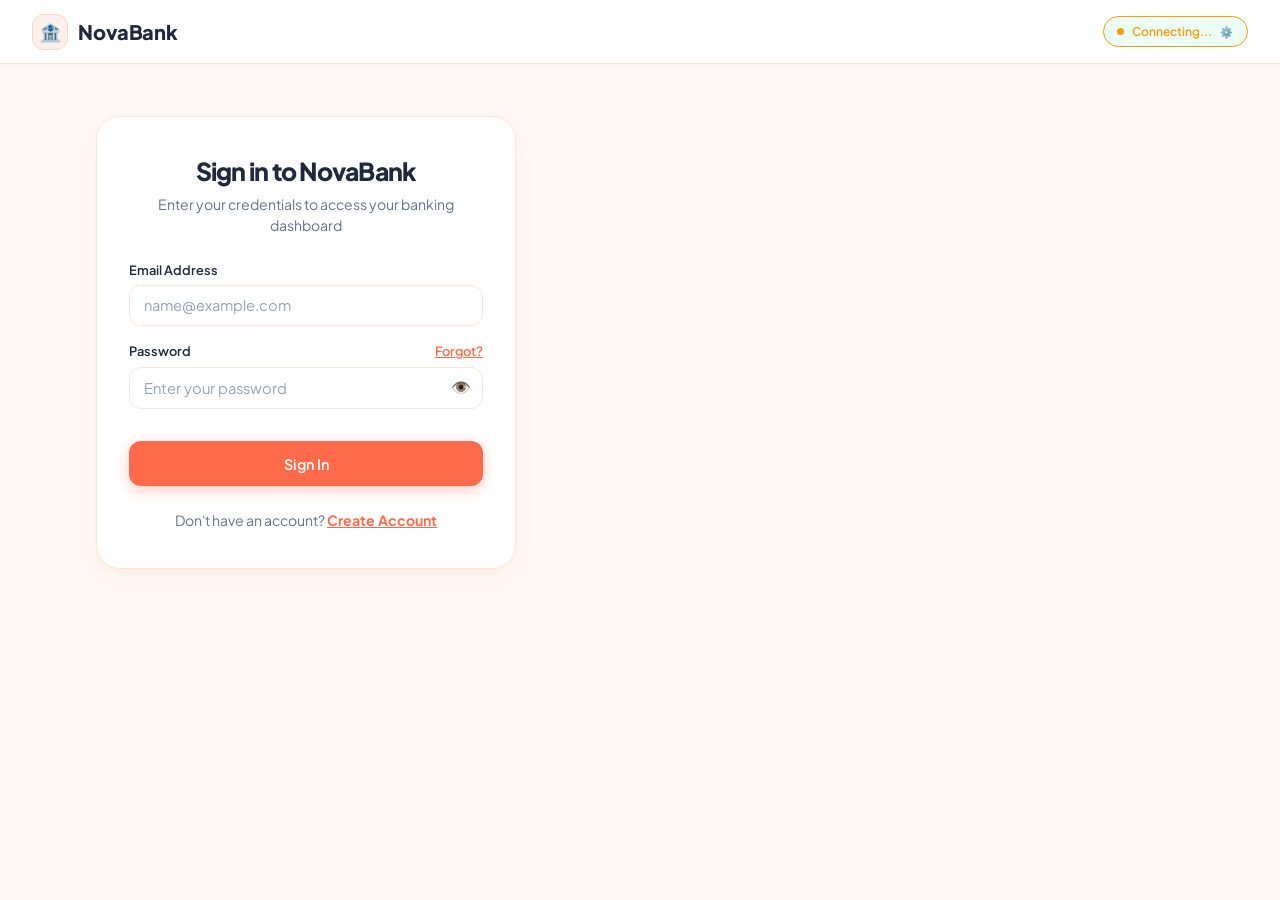
==== commit bd5ae6b6: "Add animated success checkmark tick and apply luxury warm peach light theme" ====
--- a/client/index.html
+++ b/client/index.html
@@ -138,7 +138,7 @@
             <span>Available Balance</span>
             <h3 id="stat-balance">₹ 0.00</h3>
           </div>
-          <div class="stat-icon blue">💳</div>
+          <div class="stat-icon peach">💳</div>
         </div>
 
         <div class="stat-card">
@@ -428,6 +428,47 @@
     </div>
   </div>
 
+  <!-- MODAL 8: TRANSFER SUCCESS RECEIPT WITH ANIMATED TICK -->
+  <div class="modal-overlay" id="transfer-success-modal">
+    <div class="modal-box" style="text-align: center;">
+      <!-- Animated SVG Checkmark / Tick -->
+      <div class="success-checkmark">
+        <div class="check-icon">
+          <span class="icon-line line-tip"></span>
+          <span class="icon-line line-long"></span>
+        </div>
+      </div>
+
+      <h3 style="font-size: 1.35rem; font-weight: 800; color: var(--text-title); margin-top: 1rem;">Transfer Successful!</h3>
+      <p style="font-size: 0.88rem; color: var(--text-muted); margin-bottom: 1.25rem;">
+        Your funds have been transferred successfully.
+      </p>
+
+      <div class="receipt-card">
+        <div class="receipt-row">
+          <span>Amount Sent</span>
+          <strong id="receipt-amount" style="color: var(--primary); font-size: 1.25rem;">₹ 0.00</strong>
+        </div>
+        <div class="receipt-row">
+          <span>Recipient Account</span>
+          <strong id="receipt-account">ACC000000</strong>
+        </div>
+        <div class="receipt-row">
+          <span>Date & Time</span>
+          <span id="receipt-time" style="font-weight: 600; color: var(--text-title);">Just now</span>
+        </div>
+        <div class="receipt-row">
+          <span>Status</span>
+          <span class="card-type-tag">COMPLETED ✓</span>
+        </div>
+      </div>
+
+      <button type="button" class="btn btn-primary" style="width: 100%; margin-top: 1.25rem; padding: 0.8rem;" onclick="closeModal('transfer-success-modal')">
+        Done
+      </button>
+    </div>
+  </div>
+
   <!-- ================= SCRIPTS ================= -->
   <script src="js/api.js"></script>
   <script src="js/auth.js"></script>
--- a/client/css/style.css
+++ b/client/css/style.css
@@ -1,66 +1,67 @@
 /* ==========================================================================
-   NOVABANK - PREMIUM LIGHT FINTECH DESIGN SYSTEM (Mercury / Wise Inspired)
+   NOVABANK - WARM PEACH & CORAL LUXURY LIGHT DESIGN SYSTEM
    ========================================================================== */
 
 @import url('https://fonts.googleapis.com/css2?family=Plus+Jakarta+Sans:wght@400;500;600;700;800&family=Inter:wght@400;500;600;700&display=swap');
 
 :root {
-  /* Surface & Backgrounds */
-  --bg-page: #F8FAFC;
+  /* Warm Peach & Cream Backgrounds */
+  --bg-page: #FFF8F5;
   --bg-card: #FFFFFF;
-  --bg-surface: #F1F5F9;
-  --bg-subtle: #F8FAFC;
+  --bg-surface: #FFF1EB;
+  --bg-subtle: #FFFAF8;
   --bg-input: #FFFFFF;
 
-  /* Brand Accents (Stripe & Mercury Blue) */
-  --primary: #2563EB;
-  --primary-hover: #1D4ED8;
-  --primary-subtle: #EFF6FF;
-  --primary-border: #BFDBFE;
-  --primary-focus-ring: rgba(37, 99, 235, 0.2);
+  /* Brand Accents - Luxury Coral Peach */
+  --primary: #FF6B4A;
+  --primary-hover: #E85535;
+  --primary-subtle: #FFF0EB;
+  --primary-border: #FFD4C4;
+  --primary-focus-ring: rgba(255, 107, 74, 0.22);
+  --primary-gradient: linear-gradient(135deg, #FF7E5F 0%, #FEB47B 100%);
 
   /* Functional Status Colors */
-  --emerald: #16A34A;
-  --emerald-hover: #15803D;
-  --emerald-subtle: #F0FDF4;
-  --emerald-border: #BBF7D0;
-
-  --rose: #DC2626;
-  --rose-hover: #B91C1C;
+  --emerald: #10B981;
+  --emerald-hover: #059669;
+  --emerald-subtle: #ECFDF5;
+  --emerald-border: #D1FAE5;
+
+  --rose: #EF4444;
+  --rose-hover: #DC2626;
   --rose-subtle: #FEF2F2;
-  --rose-border: #FECACA;
-
-  --amber: #D97706;
+  --rose-border: #FEE2E2;
+
+  --amber: #F59E0B;
   --amber-subtle: #FFFBEB;
-  --amber-border: #FDE68A;
+  --amber-border: #FEF3C7;
 
   /* Typography Colors */
-  --text-title: #0F172A;
+  --text-title: #1E293B;
   --text-main: #334155;
   --text-muted: #64748B;
   --text-dim: #94A3B8;
   --text-white: #FFFFFF;
 
-  /* Borders & Dividers */
-  --border: #E2E8F0;
-  --border-light: #F1F5F9;
-  --border-strong: #CBD5E1;
-
-  /* Shadows (Ultra-clean subtle elevations) */
-  --shadow-xs: 0 1px 2px 0 rgba(15, 23, 42, 0.04);
-  --shadow-sm: 0 1px 3px 0 rgba(15, 23, 42, 0.06), 0 1px 2px -1px rgba(15, 23, 42, 0.04);
-  --shadow-card: 0 4px 12px -2px rgba(15, 23, 42, 0.05), 0 2px 6px -2px rgba(15, 23, 42, 0.03);
-  --shadow-lg: 0 16px 32px -8px rgba(15, 23, 42, 0.08), 0 4px 12px -2px rgba(15, 23, 42, 0.04);
-  --shadow-modal: 0 25px 50px -12px rgba(15, 23, 42, 0.2);
+  /* Peach Whisper Borders */
+  --border: #FFE4D6;
+  --border-light: #FFF0EA;
+  --border-subtle: #FED7C3;
+  --border-focus: #FF6B4A;
+
+  /* Soft Ambient Shadows */
+  --shadow-xs: 0 1px 2px 0 rgba(255, 107, 74, 0.04);
+  --shadow-sm: 0 2px 4px 0 rgba(255, 107, 74, 0.06), 0 1px 2px -1px rgba(0, 0, 0, 0.03);
+  --shadow-card: 0 8px 24px -4px rgba(255, 107, 74, 0.08), 0 2px 6px -1px rgba(0, 0, 0, 0.02);
+  --shadow-lg: 0 16px 36px -6px rgba(255, 107, 74, 0.12), 0 6px 16px -2px rgba(0, 0, 0, 0.03);
+  --shadow-modal: 0 25px 50px -12px rgba(15, 23, 42, 0.18);
 
   /* Border Radii */
-  --radius-sm: 6px;
-  --radius-md: 10px;
-  --radius-lg: 16px;
-  --radius-xl: 22px;
+  --radius-sm: 8px;
+  --radius-md: 12px;
+  --radius-lg: 18px;
+  --radius-xl: 24px;
   --radius-full: 9999px;
 
-  /* Fonts */
   --font-family: 'Plus Jakarta Sans', 'Inter', -apple-system, BlinkMacSystemFont, 'Segoe UI', Roboto, sans-serif;
 }
 
@@ -83,10 +84,9 @@
   min-height: 100vh;
   line-height: 1.5;
   -webkit-font-smoothing: antialiased;
-  -moz-osx-font-smoothing: grayscale;
-}
-
-/* ---------------- Layout & Header ---------------- */
+}
+
+/* ---------------- Header & Navbar ---------------- */
 .navbar {
   position: sticky;
   top: 0;
@@ -94,8 +94,9 @@
   display: flex;
   justify-content: space-between;
   align-items: center;
-  padding: 0.9rem 2rem;
-  background: #FFFFFF;
+  padding: 0.85rem 2rem;
+  background: rgba(255, 255, 255, 0.95);
+  backdrop-filter: blur(12px);
   border-bottom: 1px solid var(--border);
   box-shadow: var(--shadow-xs);
 }
@@ -103,7 +104,7 @@
 .brand {
   display: flex;
   align-items: center;
-  gap: 0.75rem;
+  gap: 0.65rem;
   font-size: 1.25rem;
   font-weight: 800;
   color: var(--text-title);
@@ -114,13 +115,14 @@
 .brand-icon {
   width: 36px;
   height: 36px;
-  background: var(--primary);
+  background: var(--primary-subtle);
+  border: 1px solid var(--primary-border);
   border-radius: var(--radius-md);
   display: flex;
   align-items: center;
   justify-content: center;
-  color: white;
-  font-size: 1.1rem;
+  color: var(--primary);
+  font-size: 1.15rem;
 }
 
 .api-badge {
@@ -135,7 +137,7 @@
   font-weight: 600;
   color: var(--emerald);
   cursor: pointer;
-  transition: all 0.2s ease;
+  transition: all 0.15s ease;
 }
 
 .api-badge:hover {
@@ -158,13 +160,13 @@
 .nav-user {
   display: flex;
   align-items: center;
-  gap: 1rem;
+  gap: 0.85rem;
 }
 
 .user-pill {
   display: flex;
   align-items: center;
-  gap: 0.6rem;
+  gap: 0.5rem;
   padding: 0.35rem 0.85rem;
   background: var(--bg-surface);
   border: 1px solid var(--border);
@@ -184,13 +186,13 @@
   align-items: center;
   justify-content: center;
   font-size: 0.75rem;
-  font-weight: 700;
+  font-weight: 800;
 }
 
 /* ---------------- Container ---------------- */
 .container {
   width: 100%;
-  max-width: 1180px;
+  max-width: 1160px;
   margin: 1.75rem auto;
   padding: 0 1.25rem;
 }
@@ -219,17 +221,18 @@
 .btn-primary {
   background: var(--primary);
   color: white;
-  box-shadow: 0 1px 3px rgba(37, 99, 235, 0.3);
+  box-shadow: 0 4px 14px rgba(255, 107, 74, 0.35);
 }
 
 .btn-primary:hover {
   background: var(--primary-hover);
-  box-shadow: 0 4px 12px rgba(37, 99, 235, 0.25);
+  box-shadow: 0 6px 18px rgba(255, 107, 74, 0.45);
 }
 
 .btn-emerald {
   background: var(--emerald);
   color: white;
+  box-shadow: 0 2px 6px rgba(16, 185, 129, 0.25);
 }
 
 .btn-emerald:hover {
@@ -238,14 +241,14 @@
 
 .btn-secondary {
   background: #FFFFFF;
-  border-color: var(--border);
+  border: 1px solid var(--border);
   color: var(--text-main);
   box-shadow: var(--shadow-xs);
 }
 
 .btn-secondary:hover {
   background: var(--bg-surface);
-  border-color: var(--border-strong);
+  border-color: var(--border-subtle);
   color: var(--text-title);
 }
 
@@ -260,12 +263,12 @@
 }
 
 .btn-sm {
-  padding: 0.4rem 0.8rem;
+  padding: 0.35rem 0.75rem;
   font-size: 0.8rem;
   border-radius: var(--radius-sm);
 }
 
-/* ---------------- Auth Views (Clean Light Center Card) ---------------- */
+/* ---------------- Auth Views ---------------- */
 .auth-wrapper {
   min-height: calc(100vh - 120px);
   display: flex;
@@ -276,47 +279,47 @@
 
 .auth-card {
   width: 100%;
-  max-width: 440px;
+  max-width: 420px;
   background: #FFFFFF;
   border: 1px solid var(--border);
   border-radius: var(--radius-xl);
-  padding: 2.25rem;
-  box-shadow: var(--shadow-lg);
+  padding: 2.25rem 2rem;
+  box-shadow: var(--shadow-card);
 }
 
 .auth-card.wide {
-  max-width: 520px;
+  max-width: 500px;
 }
 
 .auth-header {
   text-align: center;
-  margin-bottom: 1.75rem;
+  margin-bottom: 1.5rem;
 }
 
 .auth-header h2 {
-  font-size: 1.6rem;
+  font-size: 1.55rem;
   font-weight: 800;
   color: var(--text-title);
   letter-spacing: -0.03em;
-  margin-bottom: 0.35rem;
+  margin-bottom: 0.25rem;
 }
 
 .auth-header p {
   color: var(--text-muted);
-  font-size: 0.9rem;
+  font-size: 0.88rem;
 }
 
 /* ---------------- Form Controls ---------------- */
 .form-group {
-  margin-bottom: 1.15rem;
+  margin-bottom: 1rem;
 }
 
 .form-label {
   display: block;
-  font-size: 0.82rem;
+  font-size: 0.8rem;
   font-weight: 600;
   color: var(--text-title);
-  margin-bottom: 0.35rem;
+  margin-bottom: 0.3rem;
 }
 
 .form-input-wrapper {
@@ -327,7 +330,7 @@
 
 .form-input {
   width: 100%;
-  padding: 0.7rem 0.9rem;
+  padding: 0.68rem 0.9rem;
   background: #FFFFFF;
   border: 1px solid var(--border);
   border-radius: var(--radius-md);
@@ -350,7 +353,7 @@
 .form-row {
   display: grid;
   grid-template-columns: 1fr 1fr;
-  gap: 0.85rem;
+  gap: 0.75rem;
 }
 
 .password-toggle {
@@ -390,7 +393,7 @@
   box-shadow: 0 0 0 3px var(--primary-focus-ring);
 }
 
-/* ---------------- Dashboard Layout ---------------- */
+/* ---------------- Top Overview Stats ---------------- */
 .stats-banner {
   display: grid;
   grid-template-columns: repeat(3, 1fr);
@@ -410,7 +413,7 @@
 }
 
 .stat-info span {
-  font-size: 0.8rem;
+  font-size: 0.75rem;
   font-weight: 600;
   color: var(--text-muted);
   text-transform: uppercase;
@@ -418,10 +421,10 @@
 }
 
 .stat-info h3 {
-  font-size: 1.5rem;
+  font-size: 1.45rem;
   font-weight: 800;
   color: var(--text-title);
-  margin-top: 0.2rem;
+  margin-top: 0.15rem;
   letter-spacing: -0.02em;
 }
 
@@ -435,10 +438,11 @@
   font-size: 1.25rem;
 }
 
-.stat-icon.blue { background: var(--primary-subtle); color: var(--primary); }
-.stat-icon.green { background: var(--emerald-subtle); color: var(--emerald); }
-.stat-icon.purple { background: #F3E8FF; color: #9333EA; }
-
+.stat-icon.peach { background: var(--primary-subtle); color: var(--primary); border: 1px solid var(--primary-border); }
+.stat-icon.green { background: var(--emerald-subtle); color: var(--emerald); border: 1px solid var(--emerald-border); }
+.stat-icon.purple { background: #FFF0F5; color: #E11D48; border: 1px solid #FFE4E6; }
+
+/* ---------------- Main Dashboard Grid ---------------- */
 .dashboard-main-grid {
   display: grid;
   grid-template-columns: 360px 1fr;
@@ -446,7 +450,7 @@
   align-items: start;
 }
 
-/* ---------------- Premium Neobank Card (Modern Sleek) ---------------- */
+/* ---------------- SUNSET PEACH VIRTUAL CARD ---------------- */
 .card-section {
   display: flex;
   flex-direction: column;
@@ -459,23 +463,23 @@
   aspect-ratio: 1.586;
   border-radius: var(--radius-lg);
   padding: 1.5rem;
-  background: linear-gradient(135deg, #1E293B 0%, #0F172A 100%);
+  background: linear-gradient(135deg, #FF8A65 0%, #FF6E40 50%, #FF5722 100%);
   color: #FFFFFF;
   display: flex;
   flex-direction: column;
   justify-content: space-between;
-  box-shadow: 0 12px 30px -8px rgba(15, 23, 42, 0.35);
+  box-shadow: 0 14px 30px -6px rgba(255, 87, 34, 0.4), 0 4px 10px rgba(0, 0, 0, 0.05);
   overflow: hidden;
 }
 
-.bank-card::after {
+.bank-card::before {
   content: '';
   position: absolute;
-  top: -40%;
-  right: -40%;
-  width: 180%;
-  height: 180%;
-  background: radial-gradient(circle, rgba(255,255,255,0.06) 0%, transparent 60%);
+  top: -50%;
+  right: -50%;
+  width: 200%;
+  height: 200%;
+  background: radial-gradient(circle, rgba(255, 255, 255, 0.2) 0%, transparent 60%);
   pointer-events: none;
 }
 
@@ -489,7 +493,9 @@
 .card-logo {
   font-size: 0.95rem;
   font-weight: 800;
-  letter-spacing: 1px;
+  letter-spacing: 0.5px;
+  color: #FFFFFF;
+  text-shadow: 0 1px 2px rgba(0, 0, 0, 0.1);
 }
 
 .card-emv {
@@ -501,8 +507,9 @@
 .emv-chip {
   width: 32px;
   height: 24px;
-  background: linear-gradient(135deg, #FDE68A 0%, #D97706 100%);
+  background: linear-gradient(135deg, #FFF 0%, #FFE082 50%, #FFB300 100%);
   border-radius: 4px;
+  box-shadow: 0 1px 2px rgba(0, 0, 0, 0.2);
 }
 
 .card-balance-block {
@@ -512,7 +519,7 @@
 .card-balance-sub {
   font-size: 0.72rem;
   font-weight: 600;
-  color: #94A3B8;
+  color: rgba(255, 255, 255, 0.85);
   text-transform: uppercase;
   letter-spacing: 0.5px;
   display: flex;
@@ -525,7 +532,8 @@
   font-weight: 800;
   color: #FFFFFF;
   letter-spacing: -0.02em;
-  margin-top: 0.15rem;
+  margin-top: 0.1rem;
+  text-shadow: 0 1px 3px rgba(0, 0, 0, 0.12);
 }
 
 .card-row-bottom {
@@ -538,35 +546,39 @@
 .card-acc-num {
   font-size: 0.95rem;
   letter-spacing: 2px;
-  font-weight: 600;
+  font-weight: 700;
   font-family: monospace;
+  color: #FFFFFF;
 }
 
 .copy-btn {
-  background: rgba(255, 255, 255, 0.15);
-  border: none;
-  color: white;
+  background: rgba(255, 255, 255, 0.25);
+  border: 1px solid rgba(255, 255, 255, 0.4);
+  color: #FFFFFF;
   padding: 0.2rem 0.45rem;
   border-radius: 4px;
   font-size: 0.7rem;
   font-weight: 600;
   cursor: pointer;
+  transition: all 0.15s ease;
 }
 
 .copy-btn:hover {
-  background: var(--primary);
+  background: #FFFFFF;
+  color: var(--primary);
 }
 
 .card-type-tag {
   font-size: 0.65rem;
   font-weight: 700;
-  padding: 0.2rem 0.5rem;
-  background: rgba(22, 163, 74, 0.25);
-  color: #4ADE80;
+  padding: 0.2rem 0.55rem;
+  background: rgba(255, 255, 255, 0.25);
+  border: 1px solid rgba(255, 255, 255, 0.4);
+  color: #FFFFFF;
   border-radius: var(--radius-full);
 }
 
-/* ---------------- Quick Action Buttons ---------------- */
+/* ---------------- Quick Action Tiles ---------------- */
 .quick-action-grid {
   display: grid;
   grid-template-columns: 1fr 1fr;
@@ -577,26 +589,26 @@
   background: #FFFFFF;
   border: 1px solid var(--border);
   border-radius: var(--radius-md);
-  padding: 1rem;
+  padding: 0.9rem;
   display: flex;
   flex-direction: column;
   align-items: center;
   justify-content: center;
-  gap: 0.4rem;
+  gap: 0.35rem;
   cursor: pointer;
   transition: all 0.15s ease;
   box-shadow: var(--shadow-xs);
 }
 
 .action-tile:hover {
-  border-color: var(--primary);
+  border-color: var(--primary-border);
   background: var(--primary-subtle);
   transform: translateY(-2px);
   box-shadow: var(--shadow-sm);
 }
 
 .tile-icon {
-  font-size: 1.4rem;
+  font-size: 1.35rem;
 }
 
 .tile-label {
@@ -605,7 +617,7 @@
   color: var(--text-title);
 }
 
-/* ---------------- Main Content Box ---------------- */
+/* ---------------- Content Box & Transaction History ---------------- */
 .content-box {
   background: #FFFFFF;
   border: 1px solid var(--border);
@@ -618,14 +630,14 @@
   display: flex;
   justify-content: space-between;
   align-items: center;
-  padding-bottom: 1rem;
+  padding-bottom: 0.9rem;
   border-bottom: 1px solid var(--border);
-  margin-bottom: 1.25rem;
+  margin-bottom: 1rem;
 }
 
 .box-header h3 {
   font-size: 1.15rem;
-  font-weight: 700;
+  font-weight: 800;
   color: var(--text-title);
 }
 
@@ -634,10 +646,11 @@
   background: var(--bg-surface);
   padding: 0.2rem;
   border-radius: var(--radius-md);
+  border: 1px solid var(--border);
 }
 
 .filter-btn {
-  padding: 0.35rem 0.75rem;
+  padding: 0.3rem 0.75rem;
   border: none;
   background: transparent;
   color: var(--text-muted);
@@ -650,15 +663,15 @@
 
 .filter-btn.active {
   background: #FFFFFF;
-  color: var(--text-title);
+  color: var(--primary);
+  font-weight: 700;
   box-shadow: var(--shadow-xs);
 }
 
-/* ---------------- Transaction Item ---------------- */
 .transaction-list {
   display: flex;
   flex-direction: column;
-  gap: 0.6rem;
+  gap: 0.5rem;
   max-height: 460px;
   overflow-y: auto;
 }
@@ -676,7 +689,7 @@
 
 .transaction-row:hover {
   background: var(--bg-subtle);
-  border-color: var(--border-strong);
+  border-color: var(--primary-border);
 }
 
 .t-left {
@@ -692,18 +705,20 @@
   display: flex;
   align-items: center;
   justify-content: center;
-  font-size: 1rem;
+  font-size: 0.95rem;
   flex-shrink: 0;
 }
 
 .t-icon.send {
   background: var(--rose-subtle);
   color: var(--rose);
+  border: 1px solid var(--rose-border);
 }
 
 .t-icon.receive {
   background: var(--emerald-subtle);
   color: var(--emerald);
+  border: 1px solid var(--emerald-border);
 }
 
 .t-info h4 {
@@ -752,6 +767,7 @@
   font-weight: 600;
   color: var(--text-muted);
   cursor: pointer;
+  transition: all 0.15s ease;
 }
 
 .chip:hover {
@@ -764,7 +780,7 @@
 .modal-overlay {
   position: fixed;
   inset: 0;
-  background: rgba(15, 23, 42, 0.4);
+  background: rgba(15, 23, 42, 0.25);
   backdrop-filter: blur(4px);
   z-index: 1000;
   display: flex;
@@ -786,7 +802,7 @@
   border-radius: var(--radius-xl);
   padding: 1.75rem 2rem;
   width: 100%;
-  max-width: 440px;
+  max-width: 420px;
   box-shadow: var(--shadow-modal);
   transform: scale(0.96);
   transition: transform 0.2s ease;
@@ -817,6 +833,118 @@
   cursor: pointer;
 }
 
+.close-btn:hover {
+  color: var(--text-title);
+}
+
+/* ==========================================================================
+   ANIMATED SUCCESS TICK / CHECKMARK STYLES
+   ========================================================================== */
+.success-checkmark {
+  width: 80px;
+  height: 80px;
+  margin: 0 auto;
+}
+
+.check-icon {
+  width: 80px;
+  height: 80px;
+  position: relative;
+  border-radius: 50%;
+  box-sizing: content-box;
+  border: 4px solid var(--emerald);
+  animation: scale-up 0.3s ease-in-out;
+}
+
+.check-icon::after {
+  content: '';
+  position: absolute;
+  top: 0;
+  left: 0;
+  width: 100%;
+  height: 100%;
+  background: var(--emerald-subtle);
+  border-radius: 50%;
+  z-index: 0;
+}
+
+.icon-line {
+  height: 5px;
+  background-color: var(--emerald);
+  display: block;
+  border-radius: 2px;
+  position: absolute;
+  z-index: 10;
+}
+
+.icon-line.line-tip {
+  top: 42px;
+  left: 18px;
+  width: 22px;
+  transform: rotate(45deg);
+  animation: icon-line-tip 0.4s 0.2s forwards;
+}
+
+.icon-line.line-long {
+  top: 36px;
+  right: 14px;
+  width: 38px;
+  transform: rotate(-45deg);
+  animation: icon-line-long 0.4s 0.3s forwards;
+}
+
+@keyframes scale-up {
+  0% { transform: scale(0); opacity: 0; }
+  100% { transform: scale(1); opacity: 1; }
+}
+
+@keyframes icon-line-tip {
+  0% { width: 0; left: 1px; top: 19px; }
+  54% { width: 0; left: 1px; top: 19px; }
+  70% { width: 35px; left: -8px; top: 37px; }
+  84% { width: 17px; left: 21px; top: 48px; }
+  100% { width: 22px; left: 18px; top: 42px; }
+}
+
+@keyframes icon-line-long {
+  0% { width: 0; right: 46px; top: 54px; }
+  65% { width: 0; right: 46px; top: 54px; }
+  84% { width: 45px; right: 0px; top: 30px; }
+  100% { width: 38px; right: 14px; top: 36px; }
+}
+
+/* ---------------- Receipt Card ---------------- */
+.receipt-card {
+  background: var(--bg-surface);
+  border: 1px solid var(--border);
+  border-radius: var(--radius-md);
+  padding: 1rem 1.25rem;
+  margin-top: 1rem;
+  text-align: left;
+}
+
+.receipt-row {
+  display: flex;
+  justify-content: space-between;
+  align-items: center;
+  padding: 0.45rem 0;
+  border-bottom: 1px dashed var(--border);
+  font-size: 0.88rem;
+}
+
+.receipt-row:last-child {
+  border-bottom: none;
+  padding-bottom: 0;
+}
+
+.receipt-row span {
+  color: var(--text-muted);
+}
+
+.receipt-row strong {
+  color: var(--text-title);
+}
+
 /* ---------------- Toast ---------------- */
 .toast-container {
   position: fixed;
@@ -857,7 +985,7 @@
   to { transform: translateY(0); opacity: 1; }
 }
 
-/* ---------------- 100% FLUID RESPONSIVENESS ---------------- */
+/* ---------------- Fluid Responsiveness ---------------- */
 @media (max-width: 980px) {
   .dashboard-main-grid {
     grid-template-columns: 1fr;
@@ -870,7 +998,7 @@
 
 @media (max-width: 640px) {
   .navbar {
-    padding: 0.8rem 1rem;
+    padding: 0.75rem 1rem;
   }
 
   .stats-banner {
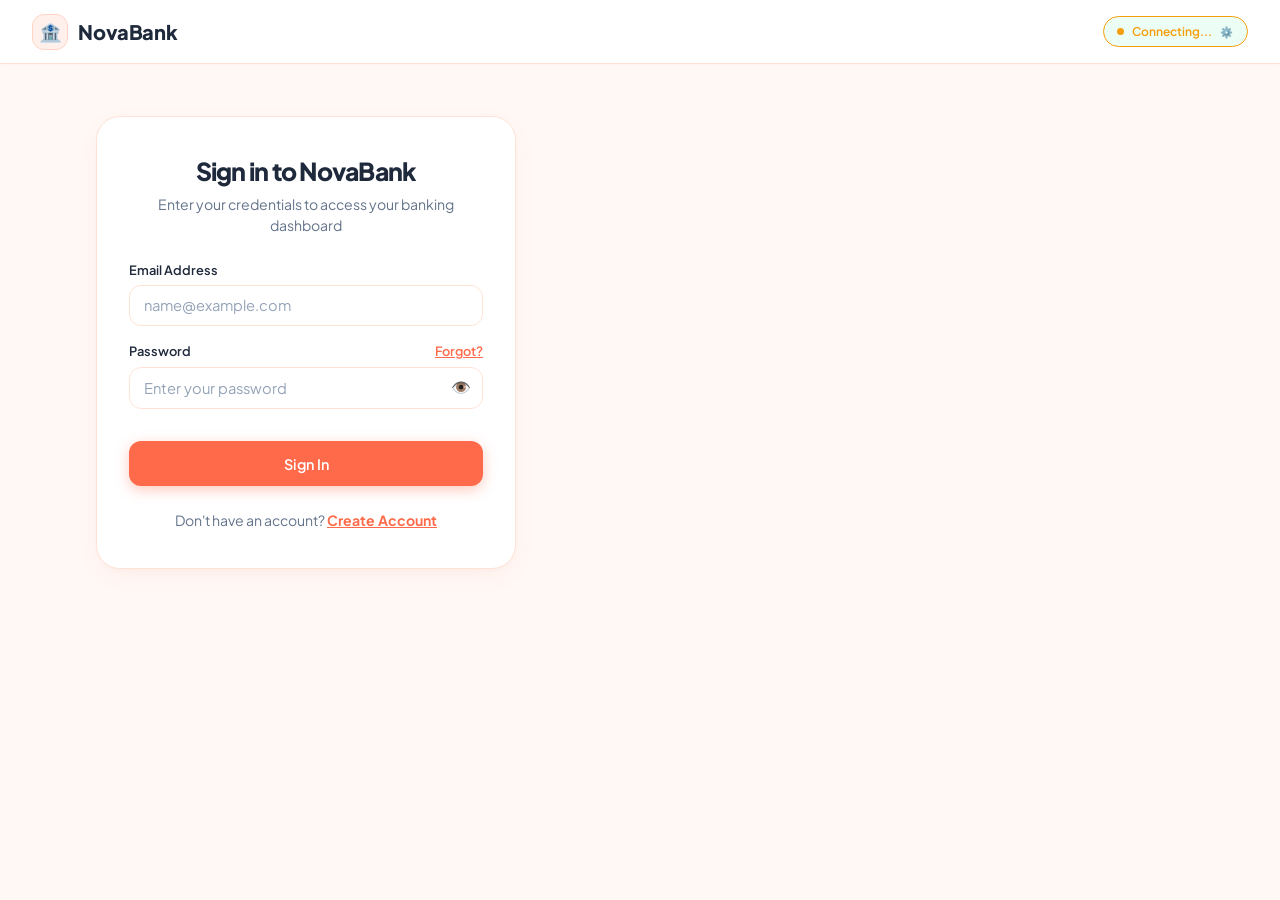
==== commit e7ec8728: "Fix error parsing in API and exception handler to show clear messages, add cache busting" ====
--- a/client/index.html
+++ b/client/index.html
@@ -5,7 +5,7 @@
   <meta name="viewport" content="width=device-width, initial-scale=1.0">
   <title>NovaBank - Digital Banking Platform</title>
   <meta name="description" content="Clean, modern, and secure online banking system with instant money transfers, real-time ledger, and account management.">
-  <link rel="stylesheet" href="css/style.css">
+  <link rel="stylesheet" href="css/style.css?v=3.0">
   <link rel="icon" href="data:image/svg+xml,<svg xmlns=%22http://www.w3.org/2000/svg%22 viewBox=%220%200%20100%20100%22><text y=%22.9em%22 font-size=%2290%22>🏦</text></svg>">
 </head>
 <body>
@@ -470,11 +470,11 @@
   </div>
 
   <!-- ================= SCRIPTS ================= -->
-  <script src="js/api.js"></script>
-  <script src="js/auth.js"></script>
-  <script src="js/dashboard.js"></script>
-  <script src="js/admin.js"></script>
-  <script src="js/app.js"></script>
+  <script src="js/api.js?v=3.0"></script>
+  <script src="js/auth.js?v=3.0"></script>
+  <script src="js/dashboard.js?v=3.0"></script>
+  <script src="js/admin.js?v=3.0"></script>
+  <script src="js/app.js?v=3.0"></script>
 
 </body>
 </html>
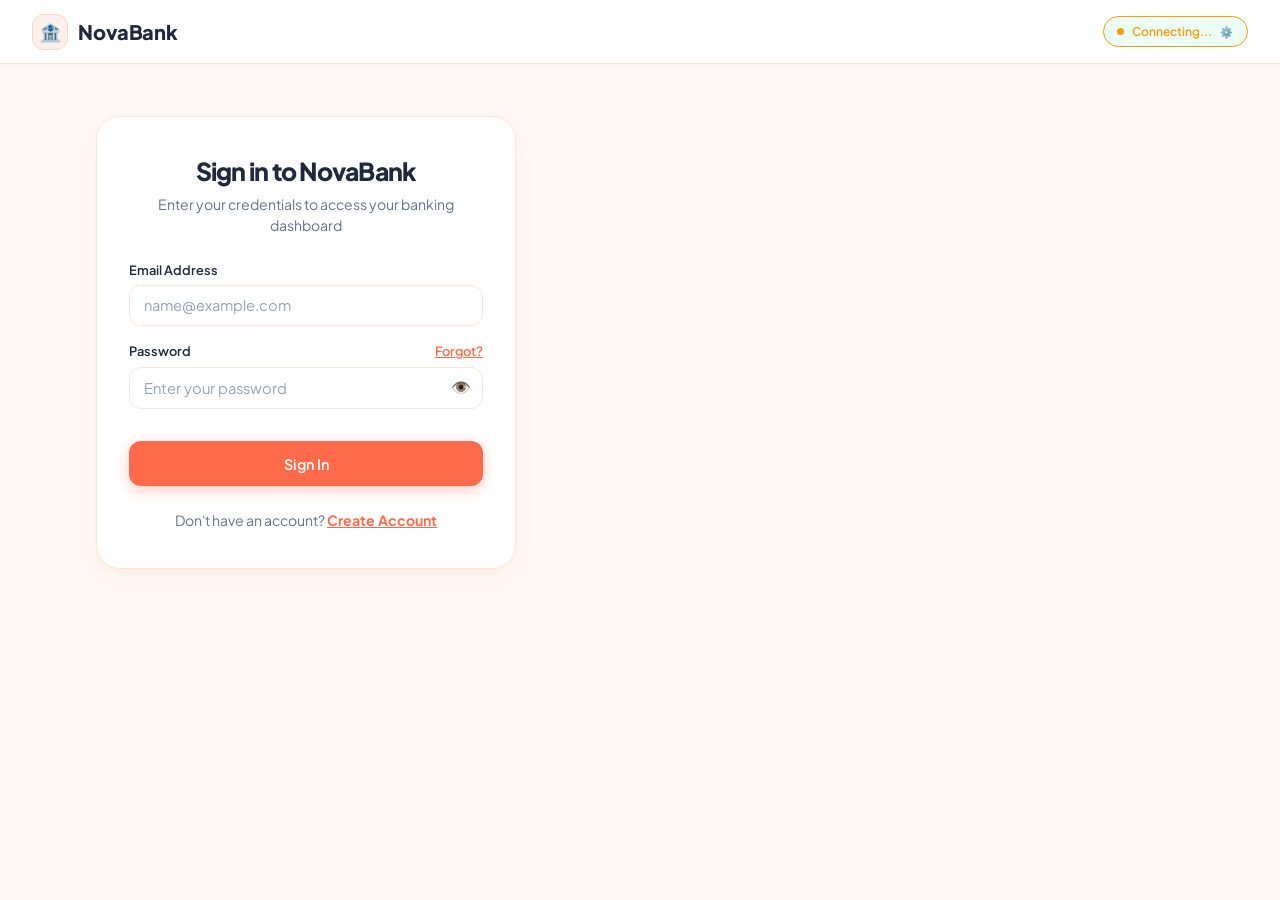
==== commit 379436ea: "Ensure logout closes all modals, dismisses overlays, and cleans storage" ====
--- a/client/index.html
+++ b/client/index.html
@@ -5,7 +5,7 @@
   <meta name="viewport" content="width=device-width, initial-scale=1.0">
   <title>NovaBank - Digital Banking Platform</title>
   <meta name="description" content="Clean, modern, and secure online banking system with instant money transfers, real-time ledger, and account management.">
-  <link rel="stylesheet" href="css/style.css?v=3.0">
+  <link rel="stylesheet" href="css/style.css?v=3.5">
   <link rel="icon" href="data:image/svg+xml,<svg xmlns=%22http://www.w3.org/2000/svg%22 viewBox=%220%200%20100%20100%22><text y=%22.9em%22 font-size=%2290%22>🏦</text></svg>">
 </head>
 <body>
@@ -470,11 +470,11 @@
   </div>
 
   <!-- ================= SCRIPTS ================= -->
-  <script src="js/api.js?v=3.0"></script>
-  <script src="js/auth.js?v=3.0"></script>
-  <script src="js/dashboard.js?v=3.0"></script>
-  <script src="js/admin.js?v=3.0"></script>
-  <script src="js/app.js?v=3.0"></script>
+  <script src="js/api.js?v=3.5"></script>
+  <script src="js/auth.js?v=3.5"></script>
+  <script src="js/dashboard.js?v=3.5"></script>
+  <script src="js/admin.js?v=3.5"></script>
+  <script src="js/app.js?v=3.5"></script>
 
 </body>
 </html>
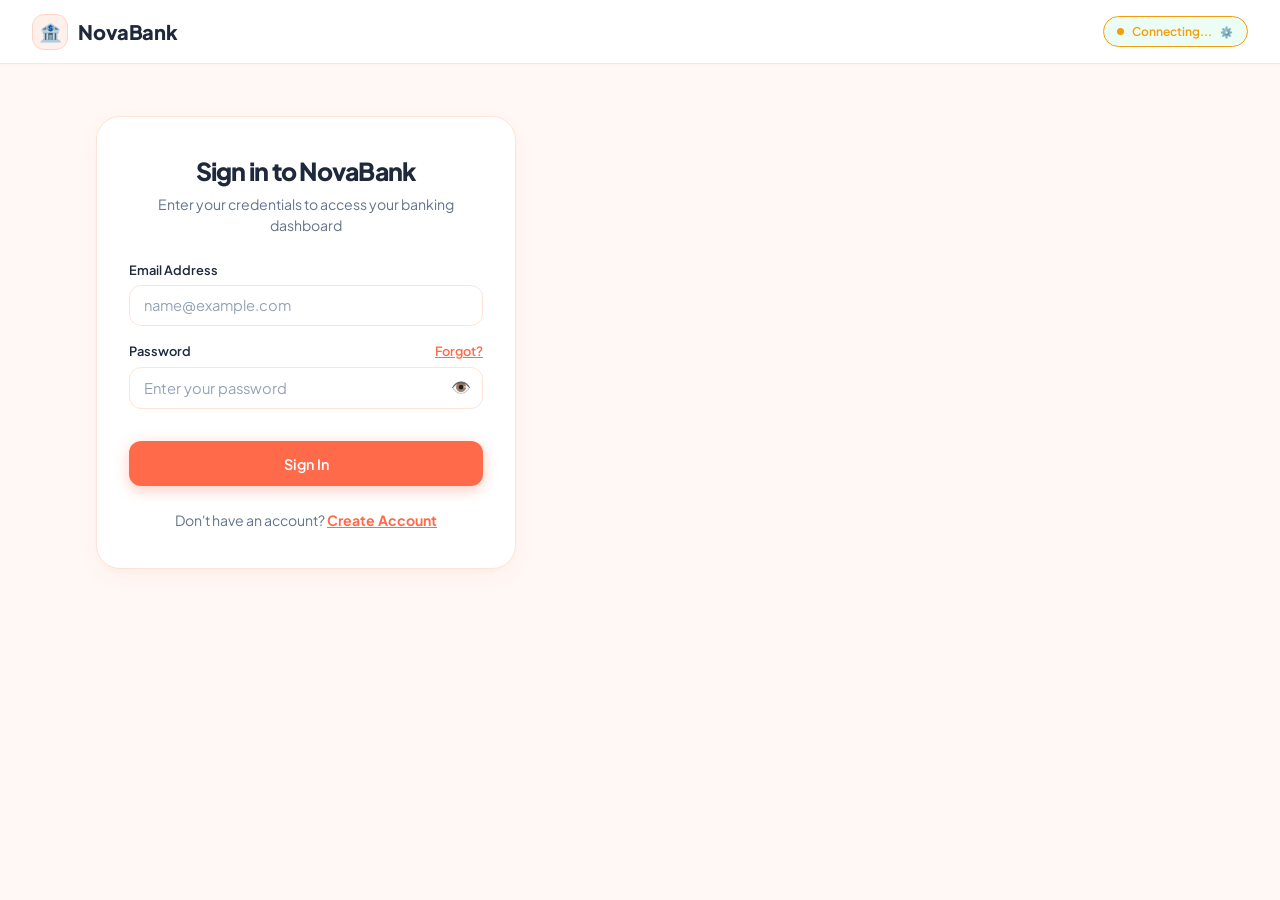
==== commit fb675fc3: "Implement automatic JWT expiration tracking and auto-logout" ====
--- a/client/index.html
+++ b/client/index.html
@@ -5,7 +5,7 @@
   <meta name="viewport" content="width=device-width, initial-scale=1.0">
   <title>NovaBank - Digital Banking Platform</title>
   <meta name="description" content="Clean, modern, and secure online banking system with instant money transfers, real-time ledger, and account management.">
-  <link rel="stylesheet" href="css/style.css?v=3.5">
+  <link rel="stylesheet" href="css/style.css?v=4.0">
   <link rel="icon" href="data:image/svg+xml,<svg xmlns=%22http://www.w3.org/2000/svg%22 viewBox=%220%200%20100%20100%22><text y=%22.9em%22 font-size=%2290%22>🏦</text></svg>">
 </head>
 <body>
@@ -470,11 +470,11 @@
   </div>
 
   <!-- ================= SCRIPTS ================= -->
-  <script src="js/api.js?v=3.5"></script>
-  <script src="js/auth.js?v=3.5"></script>
-  <script src="js/dashboard.js?v=3.5"></script>
-  <script src="js/admin.js?v=3.5"></script>
-  <script src="js/app.js?v=3.5"></script>
+  <script src="js/api.js?v=4.0"></script>
+  <script src="js/auth.js?v=4.0"></script>
+  <script src="js/dashboard.js?v=4.0"></script>
+  <script src="js/admin.js?v=4.0"></script>
+  <script src="js/app.js?v=4.0"></script>
 
 </body>
 </html>
